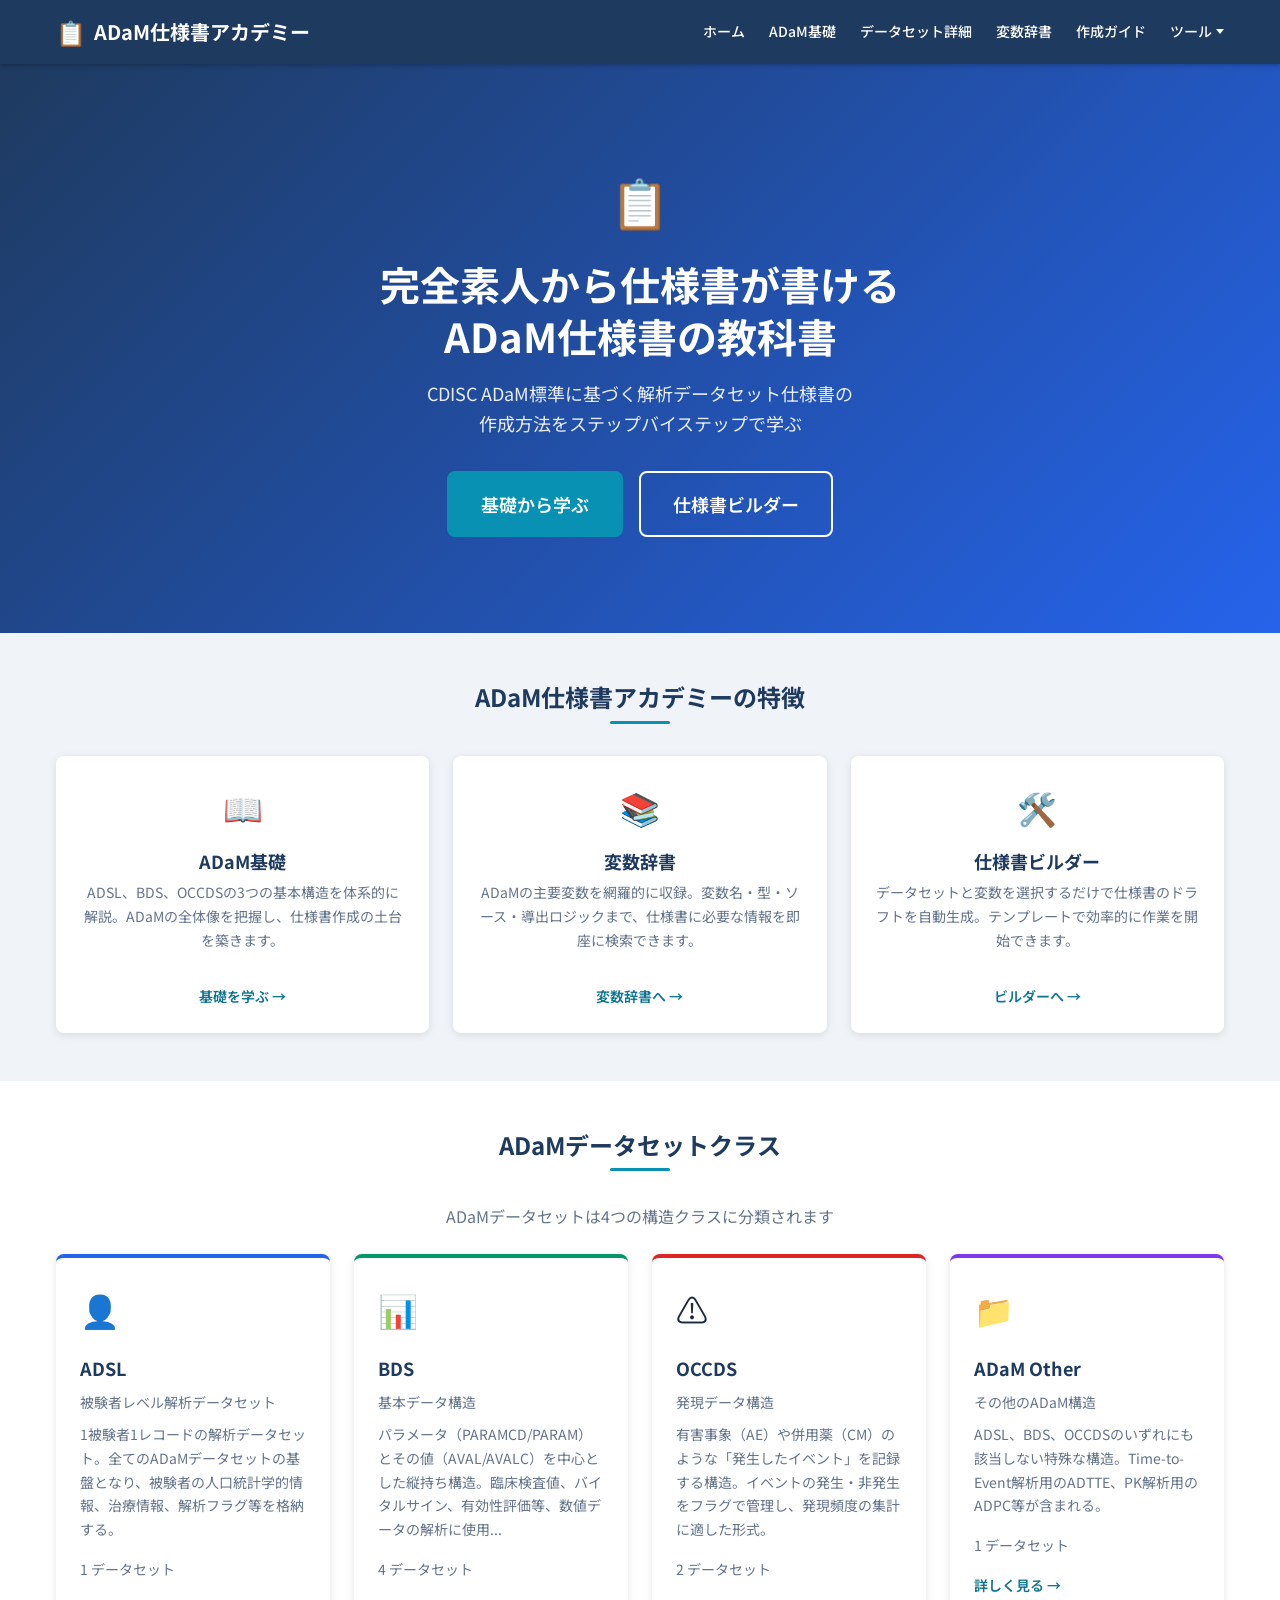
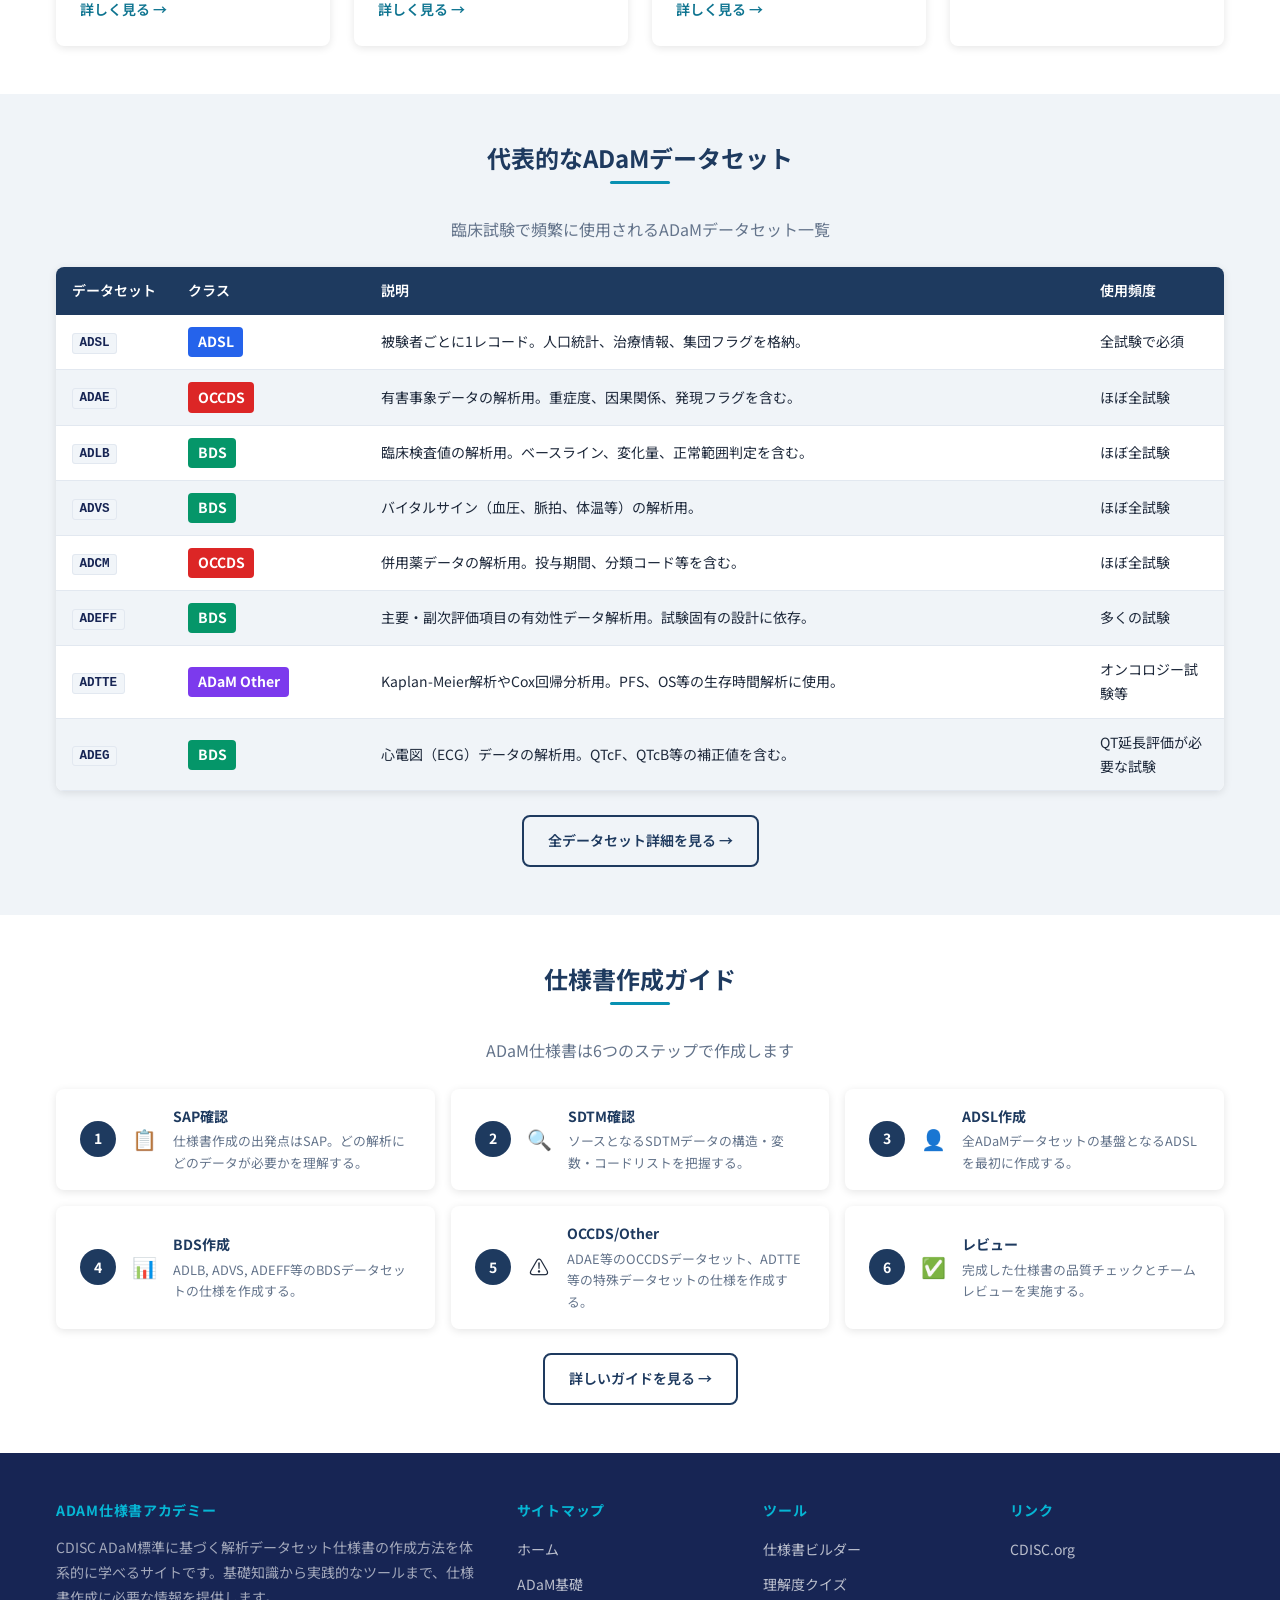
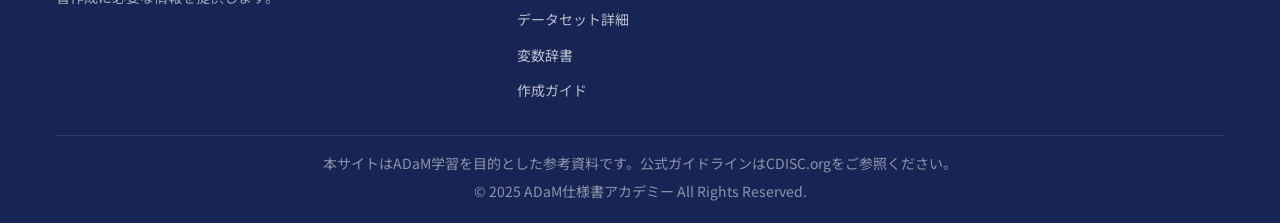
==== index.html @ 8906c42e "ADaM仕様書アカデミー初期構築" ====
<!DOCTYPE html>
<html lang="ja">
<head>
  <meta charset="UTF-8">
  <meta name="viewport" content="width=device-width, initial-scale=1.0">
  <meta name="description" content="ADaM仕様書アカデミー - CDISC ADaM標準に基づく解析データセット仕様書の作成方法をステップバイステップで学ぶ。ADaM基礎・変数辞書・仕様書ビルダーを提供。">
  <title>ADaM仕様書アカデミー | ADaM仕様書の教科書</title>

  <!-- Google Fonts -->
  <link rel="preconnect" href="https://fonts.googleapis.com">
  <link rel="preconnect" href="https://fonts.gstatic.com" crossorigin>
  <link href="https://fonts.googleapis.com/css2?family=Noto+Sans+JP:wght@400;500;700&display=swap" rel="stylesheet">

  <!-- CSS -->
  <link rel="stylesheet" href="css/style.css">
</head>
<body>

  <!-- ========== ヘッダー ========== -->
  <header class="site-header">
    <div class="container header-inner">
      <a href="index.html" class="site-logo">
        <span class="logo-icon">&#x1F4CB;</span>
        <span>ADaM仕様書アカデミー</span>
      </a>

      <!-- デスクトップナビ -->
      <nav class="nav-menu" aria-label="メインナビゲーション">
        <a href="index.html">ホーム</a>
        <a href="basics/index.html">ADaM基礎</a>
        <a href="datasets/index.html">データセット詳細</a>
        <a href="variables/index.html">変数辞書</a>
        <a href="guide/index.html">作成ガイド</a>
        <div class="nav-dropdown" id="nav-dropdown-tools">
          <span class="nav-dropdown-toggle nav-menu-link">ツール</span>
          <div class="nav-dropdown-menu">
            <a href="tools/builder.html">仕様書ビルダー</a>
            <a href="tools/quiz.html">理解度クイズ</a>
          </div>
        </div>
      </nav>

      <!-- ハンバーガー -->
      <button class="hamburger" id="hamburger" aria-label="メニューを開く" aria-expanded="false">
        <span></span>
        <span></span>
        <span></span>
      </button>
    </div>

    <!-- モバイルメニュー -->
    <nav class="mobile-menu" id="mobile-menu" aria-label="モバイルナビゲーション">
      <a href="index.html">ホーム</a>
      <a href="basics/index.html">ADaM基礎</a>
      <a href="datasets/index.html">データセット詳細</a>
      <a href="variables/index.html">変数辞書</a>
      <a href="guide/index.html">作成ガイド</a>
      <span class="mobile-submenu-label">ツール</span>
      <div class="mobile-submenu">
        <a href="tools/builder.html">仕様書ビルダー</a>
        <a href="tools/quiz.html">理解度クイズ</a>
      </div>
    </nav>
  </header>

  <!-- ========== メインコンテンツ ========== -->
  <main>

    <!-- ===== ヒーローセクション ===== -->
    <section class="hero">
      <div class="container">
        <span class="hero-icon" aria-hidden="true">&#x1F4CB;</span>
        <h1>完全素人から仕様書が書ける<br>ADaM仕様書の教科書</h1>
        <p class="hero-subtitle">CDISC ADaM標準に基づく解析データセット仕様書の<br>作成方法をステップバイステップで学ぶ</p>
        <div class="hero-buttons">
          <a href="basics/index.html" class="btn btn-primary btn-lg">基礎から学ぶ</a>
          <a href="tools/builder.html" class="btn btn-secondary btn-lg">仕様書ビルダー</a>
        </div>
      </div>
    </section>

    <!-- ===== 特徴カード（3カラム） ===== -->
    <section class="section fade-in">
      <div class="container">
        <h2 class="section-title">ADaM仕様書アカデミーの特徴</h2>
        <div class="grid grid-3">

          <div class="card text-center">
            <div class="card-icon">&#x1F4D6;</div>
            <h3 class="card-title">ADaM基礎</h3>
            <p class="card-text">ADSL、BDS、OCCDSの3つの基本構造を体系的に解説。ADaMの全体像を把握し、仕様書作成の土台を築きます。</p>
            <a href="basics/index.html" class="card-link">基礎を学ぶ &rarr;</a>
          </div>

          <div class="card text-center">
            <div class="card-icon">&#x1F4DA;</div>
            <h3 class="card-title">変数辞書</h3>
            <p class="card-text">ADaMの主要変数を網羅的に収録。変数名・型・ソース・導出ロジックまで、仕様書に必要な情報を即座に検索できます。</p>
            <a href="variables/index.html" class="card-link">変数辞書へ &rarr;</a>
          </div>

          <div class="card text-center">
            <div class="card-icon">&#x1F6E0;&#xFE0F;</div>
            <h3 class="card-title">仕様書ビルダー</h3>
            <p class="card-text">データセットと変数を選択するだけで仕様書のドラフトを自動生成。テンプレートで効率的に作業を開始できます。</p>
            <a href="tools/builder.html" class="card-link">ビルダーへ &rarr;</a>
          </div>

        </div>
      </div>
    </section>

    <!-- ===== データセットクラスの概要 ===== -->
    <section class="section fade-in" id="classes" style="background-color: var(--color-white);">
      <div class="container">
        <h2 class="section-title">ADaMデータセットクラス</h2>
        <p class="text-center text-light mb-4">ADaMデータセットは4つの構造クラスに分類されます</p>

        <div class="grid grid-4" id="class-cards">
          <!-- JS で動的生成 -->
        </div>
      </div>
    </section>

    <!-- ===== 代表的なADaMデータセット一覧 ===== -->
    <section class="section fade-in" id="datasets">
      <div class="container">
        <h2 class="section-title">代表的なADaMデータセット</h2>
        <p class="text-center text-light mb-4">臨床試験で頻繁に使用されるADaMデータセット一覧</p>

        <div class="table-responsive-cards">
          <div class="table-wrapper">
            <table class="data-table">
              <thead>
                <tr>
                  <th style="width:100px;">データセット</th>
                  <th>クラス</th>
                  <th>説明</th>
                  <th style="width:140px;">使用頻度</th>
                </tr>
              </thead>
              <tbody id="datasets-body">
                <!-- JS で動的生成 -->
              </tbody>
            </table>
          </div>
        </div>

        <div class="text-center mt-4">
          <a href="datasets/index.html" class="btn btn-outline">全データセット詳細を見る &rarr;</a>
        </div>
      </div>
    </section>

    <!-- ===== 作成ガイド クイックステップ ===== -->
    <section class="section fade-in" id="guide" style="background-color: var(--color-white);">
      <div class="container">
        <h2 class="section-title">仕様書作成ガイド</h2>
        <p class="text-center text-light mb-4">ADaM仕様書は6つのステップで作成します</p>

        <div class="mini-step-bar" id="guide-steps">
          <!-- JS で動的生成 -->
        </div>

        <div class="text-center mt-4">
          <a href="guide/index.html" class="btn btn-outline">詳しいガイドを見る &rarr;</a>
        </div>
      </div>
    </section>

  </main>

  <!-- ========== フッター ========== -->
  <footer class="site-footer">
    <div class="container">
      <div class="footer-grid">

        <div class="footer-section">
          <h4>ADaM仕様書アカデミー</h4>
          <p class="text-sm" style="color: rgba(255,255,255,0.6); line-height: 1.8;">
            CDISC ADaM標準に基づく解析データセット仕様書の作成方法を体系的に学べるサイトです。基礎知識から実践的なツールまで、仕様書作成に必要な情報を提供します。
          </p>
        </div>

        <div class="footer-section">
          <h4>サイトマップ</h4>
          <ul>
            <li><a href="index.html">ホーム</a></li>
            <li><a href="basics/index.html">ADaM基礎</a></li>
            <li><a href="datasets/index.html">データセット詳細</a></li>
            <li><a href="variables/index.html">変数辞書</a></li>
            <li><a href="guide/index.html">作成ガイド</a></li>
          </ul>
        </div>

        <div class="footer-section">
          <h4>ツール</h4>
          <ul>
            <li><a href="tools/builder.html">仕様書ビルダー</a></li>
            <li><a href="tools/quiz.html">理解度クイズ</a></li>
          </ul>
        </div>

        <div class="footer-section">
          <h4>リンク</h4>
          <ul>
            <li><a href="https://www.cdisc.org/" target="_blank" rel="noopener noreferrer">CDISC.org</a></li>
          </ul>
        </div>

      </div>

      <div class="footer-bottom">
        <p>本サイトはADaM学習を目的とした参考資料です。公式ガイドラインはCDISC.orgをご参照ください。</p>
        <p>&copy; 2025 ADaM仕様書アカデミー All Rights Reserved.</p>
      </div>
    </div>
  </footer>

  <!-- JS -->
  <script src="js/data.js"></script>
  <script src="js/main.js"></script>
</body>
</html>
---- css/style.css ----
/* ============================================
   ADaM仕様書アカデミー - 共通CSS
   ============================================ */

/* --- CSS変数定義 --- */
:root {
  /* カラーパレット */
  --color-primary: #1e3a5f;
  --color-primary-light: #2563eb;
  --color-primary-dark: #172554;
  --color-accent: #0891b2;
  --color-accent-light: #06b6d4;
  --color-accent-dark: #0e7490;
  --color-success: #059669;
  --color-warning: #dc2626;
  --color-bg: #f0f4f8;
  --color-text: #1e293b;
  --color-text-light: #64748b;
  --color-white: #ffffff;
  --color-border: #e2e8f0;

  /* データセットクラスカラー */
  --class-adsl: #2563eb;
  --class-bds: #059669;
  --class-occds: #dc2626;
  --class-other: #7c3aed;

  /* タイポグラフィ */
  --font-family: "Noto Sans JP", sans-serif;
  --font-mono: "SFMono-Regular", Consolas, "Liberation Mono", Menlo, monospace;
  --font-size-base: 16px;
  --font-size-sm: 0.875rem;
  --font-size-lg: 1.125rem;
  --font-size-xl: 1.25rem;
  --font-size-2xl: 1.5rem;
  --font-size-3xl: 2rem;
  --font-size-4xl: 2.5rem;
  --line-height-base: 1.7;
  --line-height-heading: 1.3;

  /* スペーシング */
  --spacing-1: 0.25rem;
  --spacing-2: 0.5rem;
  --spacing-3: 1rem;
  --spacing-4: 1.5rem;
  --spacing-5: 2rem;
  --spacing-6: 3rem;
  --spacing-8: 4rem;

  /* レイアウト */
  --max-width: 1200px;
  --border-radius: 8px;
  --card-shadow: 0 2px 8px rgba(0, 0, 0, 0.1);
  --card-shadow-hover: 0 4px 16px rgba(0, 0, 0, 0.15);

  /* トランジション */
  --transition-base: 0.3s ease;

  /* ヘッダー高さ */
  --header-height: 64px;
}

/* --- リセットCSS --- */
*,
*::before,
*::after {
  box-sizing: border-box;
  margin: 0;
  padding: 0;
}

html {
  font-size: var(--font-size-base);
  scroll-behavior: smooth;
  -webkit-text-size-adjust: 100%;
}

body {
  font-family: var(--font-family);
  font-size: 1rem;
  line-height: var(--line-height-base);
  color: var(--color-text);
  background-color: var(--color-bg);
  min-height: 100vh;
  display: flex;
  flex-direction: column;
  -webkit-font-smoothing: antialiased;
  -moz-osx-font-smoothing: grayscale;
}

ul,
ol {
  list-style: none;
}

a {
  color: var(--color-primary);
  text-decoration: none;
  transition: color var(--transition-base);
}

a:hover {
  color: var(--color-accent);
}

img {
  max-width: 100%;
  height: auto;
  display: block;
}

button {
  font-family: inherit;
  cursor: pointer;
  border: none;
  background: none;
}

table {
  border-collapse: collapse;
  width: 100%;
}

/* --- タイポグラフィ --- */
h1,
h2,
h3,
h4 {
  line-height: var(--line-height-heading);
  font-weight: 700;
  color: var(--color-primary);
}

h1 {
  font-size: var(--font-size-3xl);
  margin-bottom: var(--spacing-4);
}

h2 {
  font-size: var(--font-size-2xl);
  margin-bottom: var(--spacing-3);
}

h3 {
  font-size: var(--font-size-xl);
  margin-bottom: var(--spacing-2);
}

h4 {
  font-size: var(--font-size-lg);
  margin-bottom: var(--spacing-2);
}

p {
  margin-bottom: var(--spacing-3);
  color: var(--color-text);
}

/* --- レイアウト --- */
.container {
  width: 100%;
  max-width: var(--max-width);
  margin: 0 auto;
  padding: 0 var(--spacing-3);
}

.grid {
  display: grid;
  gap: var(--spacing-4);
}

.grid-2 {
  grid-template-columns: 1fr;
}

.grid-3 {
  grid-template-columns: 1fr;
}

.grid-4 {
  grid-template-columns: 1fr;
}

.flex {
  display: flex;
}

.flex-center {
  display: flex;
  align-items: center;
  justify-content: center;
}

.flex-between {
  display: flex;
  align-items: center;
  justify-content: space-between;
}

.flex-wrap {
  flex-wrap: wrap;
}

.flex-column {
  flex-direction: column;
}

.gap-1 {
  gap: var(--spacing-1);
}

.gap-2 {
  gap: var(--spacing-2);
}

.gap-3 {
  gap: var(--spacing-3);
}

.gap-4 {
  gap: var(--spacing-4);
}

/* --- ヘッダー & ナビゲーション --- */
.site-header {
  background-color: var(--color-primary);
  color: var(--color-white);
  position: sticky;
  top: 0;
  z-index: 1000;
  height: var(--header-height);
  box-shadow: 0 2px 4px rgba(0, 0, 0, 0.2);
}

.header-inner {
  display: flex;
  align-items: center;
  justify-content: space-between;
  height: 100%;
}

.site-logo {
  font-size: var(--font-size-xl);
  font-weight: 700;
  color: var(--color-white);
  display: flex;
  align-items: center;
  gap: var(--spacing-2);
}

.site-logo:hover {
  color: var(--color-accent-light);
}

.site-logo .logo-icon {
  font-size: var(--font-size-2xl);
}

/* デスクトップナビ */
.nav-menu {
  display: none;
  align-items: center;
  gap: var(--spacing-4);
}

.nav-menu a,
.nav-menu .nav-dropdown-toggle {
  color: var(--color-white);
  font-size: var(--font-size-sm);
  font-weight: 500;
  padding: var(--spacing-2) 0;
  position: relative;
  transition: color var(--transition-base);
}

.nav-menu a::after {
  content: "";
  position: absolute;
  bottom: 0;
  left: 0;
  width: 0;
  height: 2px;
  background-color: var(--color-accent);
  transition: width var(--transition-base);
}

.nav-menu a:hover {
  color: var(--color-accent-light);
}

.nav-menu a:hover::after {
  width: 100%;
}

/* ナビドロップダウン */
.nav-dropdown {
  position: relative;
}

.nav-dropdown-toggle {
  display: inline-flex;
  align-items: center;
  gap: 0.25rem;
  cursor: pointer;
}

.nav-dropdown-toggle::after {
  content: "";
  display: inline-block;
  width: 0;
  height: 0;
  border-left: 4px solid transparent;
  border-right: 4px solid transparent;
  border-top: 5px solid currentColor;
  transition: transform var(--transition-base);
}

.nav-dropdown.active .nav-dropdown-toggle::after {
  transform: rotate(180deg);
}

.nav-dropdown-menu {
  display: none;
  position: absolute;
  top: 100%;
  left: 50%;
  transform: translateX(-50%);
  background-color: var(--color-white);
  border-radius: var(--border-radius);
  box-shadow: var(--card-shadow-hover);
  min-width: 180px;
  padding: var(--spacing-2) 0;
  margin-top: var(--spacing-2);
  z-index: 1001;
}

.nav-dropdown.active .nav-dropdown-menu {
  display: block;
}

.nav-dropdown-menu a {
  display: block;
  padding: var(--spacing-2) var(--spacing-4);
  color: var(--color-text);
  font-size: var(--font-size-sm);
  white-space: nowrap;
  transition: background-color var(--transition-base), color var(--transition-base);
}

.nav-dropdown-menu a:hover {
  background-color: var(--color-bg);
  color: var(--color-primary);
}

.nav-dropdown-menu a::after {
  display: none;
}

/* ハンバーガーメニュー */
.hamburger {
  display: flex;
  flex-direction: column;
  justify-content: center;
  align-items: center;
  width: 40px;
  height: 40px;
  cursor: pointer;
  z-index: 1100;
}

.hamburger span {
  display: block;
  width: 24px;
  height: 2px;
  background-color: var(--color-white);
  margin: 3px 0;
  transition: all var(--transition-base);
  border-radius: 2px;
}

.hamburger.active span:nth-child(1) {
  transform: rotate(45deg) translate(4px, 4px);
}

.hamburger.active span:nth-child(2) {
  opacity: 0;
}

.hamburger.active span:nth-child(3) {
  transform: rotate(-45deg) translate(4px, -4px);
}

/* モバイルメニュー */
.mobile-menu {
  display: none;
  position: fixed;
  top: var(--header-height);
  left: 0;
  right: 0;
  bottom: 0;
  background-color: var(--color-primary);
  z-index: 999;
  padding: var(--spacing-5);
  flex-direction: column;
  gap: var(--spacing-3);
  overflow-y: auto;
}

.mobile-menu.active {
  display: flex;
}

.mobile-menu a {
  color: var(--color-white);
  font-size: var(--font-size-lg);
  padding: var(--spacing-3);
  border-bottom: 1px solid rgba(255, 255, 255, 0.1);
  transition: all var(--transition-base);
}

.mobile-menu a:hover {
  color: var(--color-accent-light);
  padding-left: var(--spacing-4);
}

.mobile-menu .mobile-submenu-label {
  color: rgba(255, 255, 255, 0.5);
  font-size: var(--font-size-sm);
  padding: var(--spacing-2) var(--spacing-3) 0;
  border-bottom: none;
}

.mobile-menu .mobile-submenu-label:hover {
  padding-left: var(--spacing-3);
  color: rgba(255, 255, 255, 0.5);
}

.mobile-menu .mobile-submenu a {
  font-size: var(--font-size-base);
  padding-left: var(--spacing-5);
}

/* --- メインコンテンツ --- */
main {
  flex: 1;
}

.section {
  padding: var(--spacing-6) 0;
}

.section-title {
  text-align: center;
  margin-bottom: var(--spacing-5);
  position: relative;
}

.section-title::after {
  content: "";
  display: block;
  width: 60px;
  height: 3px;
  background-color: var(--color-accent);
  margin: var(--spacing-2) auto 0;
  border-radius: 2px;
}

/* --- ヒーローセクション --- */
.hero {
  background: linear-gradient(135deg, var(--color-primary) 0%, var(--color-primary-light) 100%);
  color: var(--color-white);
  padding: var(--spacing-8) 0;
  text-align: center;
}

.hero h1 {
  color: var(--color-white);
  font-size: var(--font-size-2xl);
  margin-bottom: var(--spacing-3);
}

.hero .hero-subtitle {
  color: rgba(255, 255, 255, 0.9);
  font-size: var(--font-size-lg);
  margin-bottom: var(--spacing-5);
  max-width: 700px;
  margin-left: auto;
  margin-right: auto;
}

.hero p {
  color: rgba(255, 255, 255, 0.9);
  font-size: var(--font-size-lg);
  margin-bottom: var(--spacing-5);
  max-width: 700px;
  margin-left: auto;
  margin-right: auto;
}

.hero-icon {
  font-size: 3rem;
  margin-bottom: var(--spacing-3);
  display: block;
}

.hero-buttons {
  display: flex;
  flex-direction: column;
  gap: var(--spacing-3);
  align-items: center;
}

/* --- カードコンポーネント --- */
.card {
  background-color: var(--color-white);
  border-radius: var(--border-radius);
  box-shadow: var(--card-shadow);
  padding: var(--spacing-4);
  transition: box-shadow var(--transition-base), transform var(--transition-base);
}

.card:hover {
  box-shadow: var(--card-shadow-hover);
  transform: translateY(-2px);
}

.card-icon {
  font-size: var(--font-size-3xl);
  margin-bottom: var(--spacing-3);
}

.card-title {
  font-size: var(--font-size-lg);
  font-weight: 700;
  color: var(--color-primary);
  margin-bottom: var(--spacing-2);
}

.card-text {
  font-size: var(--font-size-sm);
  color: var(--color-text-light);
  line-height: var(--line-height-base);
}

.card-link {
  display: inline-flex;
  align-items: center;
  gap: var(--spacing-1);
  color: var(--color-accent-dark);
  font-weight: 600;
  font-size: var(--font-size-sm);
  margin-top: var(--spacing-3);
  transition: gap var(--transition-base);
}

.card-link:hover {
  color: var(--color-accent);
  gap: var(--spacing-2);
}

/* データセットクラスカード */
.class-card {
  border-top: 4px solid var(--color-accent);
  cursor: pointer;
}

.class-card .card-subtitle {
  font-size: var(--font-size-sm);
  color: var(--color-text-light);
  margin-bottom: var(--spacing-1);
}

/* --- ボタン --- */
.btn {
  display: inline-flex;
  align-items: center;
  justify-content: center;
  gap: var(--spacing-2);
  padding: 0.75rem 1.5rem;
  font-size: var(--font-size-sm);
  font-weight: 600;
  border-radius: var(--border-radius);
  transition: all var(--transition-base);
  cursor: pointer;
  border: 2px solid transparent;
  white-space: nowrap;
}

.btn-primary {
  background-color: var(--color-accent);
  color: var(--color-white);
  border-color: var(--color-accent);
}

.btn-primary:hover {
  background-color: var(--color-accent-dark);
  border-color: var(--color-accent-dark);
  color: var(--color-white);
}

.btn-secondary {
  background-color: transparent;
  color: var(--color-white);
  border-color: var(--color-white);
}

.btn-secondary:hover {
  background-color: var(--color-white);
  color: var(--color-primary);
}

.btn-outline {
  background-color: transparent;
  color: var(--color-primary);
  border-color: var(--color-primary);
}

.btn-outline:hover {
  background-color: var(--color-primary);
  color: var(--color-white);
}

.btn-sm {
  padding: 0.5rem 1rem;
  font-size: var(--font-size-sm);
}

.btn-lg {
  padding: 1rem 2rem;
  font-size: var(--font-size-lg);
}

/* --- テーブル --- */
.table-wrapper {
  overflow-x: auto;
  -webkit-overflow-scrolling: touch;
  border-radius: var(--border-radius);
  box-shadow: var(--card-shadow);
  background-color: var(--color-white);
}

.data-table {
  width: 100%;
  border-collapse: collapse;
  font-size: var(--font-size-sm);
}

.data-table thead {
  background-color: var(--color-primary);
  color: var(--color-white);
}

.data-table th {
  padding: 0.75rem 1rem;
  text-align: left;
  font-weight: 600;
  white-space: nowrap;
}

.data-table td {
  padding: 0.75rem 1rem;
  border-bottom: 1px solid var(--color-border);
  vertical-align: middle;
}

/* ゼブラストライプ */
.data-table tbody tr:nth-child(even) {
  background-color: #f0f4f8;
}

.data-table tbody tr:hover {
  background-color: #e0e8f0;
}

/* --- バッジ --- */
.badge {
  display: inline-flex;
  align-items: center;
  justify-content: center;
  padding: 0.2rem 0.6rem;
  border-radius: 4px;
  font-size: var(--font-size-sm);
  font-weight: 700;
  color: var(--color-white);
  min-width: 2.5rem;
}

.badge-adsl {
  background-color: var(--class-adsl);
}

.badge-bds {
  background-color: var(--class-bds);
}

.badge-occds {
  background-color: var(--class-occds);
}

.badge-other {
  background-color: var(--class-other);
}

/* --- コード表示 --- */
.var-name {
  font-family: var(--font-mono);
  font-size: 0.9em;
  background-color: #f1f5f9;
  padding: 0.15rem 0.4rem;
  border-radius: 3px;
  color: var(--color-primary-dark);
  border: 1px solid var(--color-border);
}

.code-block {
  font-family: var(--font-mono);
  font-size: var(--font-size-sm);
  background-color: #1e293b;
  color: #e2e8f0;
  padding: var(--spacing-4);
  border-radius: var(--border-radius);
  overflow-x: auto;
  line-height: 1.6;
  margin-bottom: var(--spacing-3);
}

.code-block .keyword {
  color: #7dd3fc;
}

.code-block .string {
  color: #86efac;
}

.code-block .comment {
  color: #94a3b8;
}

/* --- ステップバー（ガイド用） --- */
.step-bar {
  display: flex;
  flex-direction: column;
  gap: var(--spacing-4);
  position: relative;
}

.step-bar-item {
  display: flex;
  align-items: flex-start;
  gap: var(--spacing-3);
  position: relative;
}

.step-bar-number {
  display: flex;
  align-items: center;
  justify-content: center;
  width: 40px;
  height: 40px;
  min-width: 40px;
  border-radius: 50%;
  background-color: var(--color-primary);
  color: var(--color-white);
  font-weight: 700;
  font-size: var(--font-size-sm);
  position: relative;
  z-index: 1;
}

.step-bar-item:not(:last-child) .step-bar-number::after {
  content: "";
  position: absolute;
  top: 40px;
  left: 50%;
  transform: translateX(-50%);
  width: 2px;
  height: calc(100% + var(--spacing-4));
  background-color: var(--color-border);
  z-index: 0;
}

.step-bar-content {
  flex: 1;
  padding-bottom: var(--spacing-2);
}

.step-bar-title {
  font-weight: 700;
  color: var(--color-primary);
  margin-bottom: var(--spacing-1);
}

.step-bar-desc {
  font-size: var(--font-size-sm);
  color: var(--color-text-light);
  line-height: var(--line-height-base);
}

/* ミニステップバー（トップページ用） */
.mini-step-bar {
  display: grid;
  grid-template-columns: 1fr;
  gap: var(--spacing-3);
}

.mini-step-item {
  display: flex;
  align-items: center;
  gap: var(--spacing-3);
  background-color: var(--color-white);
  border-radius: var(--border-radius);
  padding: var(--spacing-3) var(--spacing-4);
  box-shadow: var(--card-shadow);
  transition: box-shadow var(--transition-base), transform var(--transition-base);
}

.mini-step-item:hover {
  box-shadow: var(--card-shadow-hover);
  transform: translateY(-1px);
}

.mini-step-number {
  display: flex;
  align-items: center;
  justify-content: center;
  width: 36px;
  height: 36px;
  min-width: 36px;
  border-radius: 50%;
  background-color: var(--color-primary);
  color: var(--color-white);
  font-weight: 700;
  font-size: var(--font-size-sm);
}

.mini-step-icon {
  font-size: var(--font-size-xl);
  min-width: 1.5rem;
  text-align: center;
}

.mini-step-text {
  flex: 1;
}

.mini-step-title {
  font-weight: 700;
  font-size: var(--font-size-sm);
  color: var(--color-primary);
}

.mini-step-desc {
  font-size: 0.8rem;
  color: var(--color-text-light);
  margin-top: 2px;
}

/* --- タグ表示 --- */
.tag-list {
  display: flex;
  flex-wrap: wrap;
  gap: var(--spacing-2);
}

.tag {
  display: inline-flex;
  align-items: center;
  padding: 0.3rem 0.75rem;
  border-radius: 20px;
  font-size: var(--font-size-sm);
  font-weight: 500;
}

.tag-variable {
  background-color: #eff6ff;
  color: #1e40af;
  border: 1px solid #bfdbfe;
}

.tag-class {
  background-color: #f0fdf4;
  color: #166534;
  border: 1px solid #bbf7d0;
}

.tag-core-req {
  background-color: #fef2f2;
  color: #991b1b;
  border: 1px solid #fecaca;
}

.tag-core-cond {
  background-color: #fffbeb;
  color: #92400e;
  border: 1px solid #fde68a;
}

.tag-core-perm {
  background-color: #f0f9ff;
  color: #075985;
  border: 1px solid #bae6fd;
}

/* --- フォーム要素 --- */
.form-group {
  margin-bottom: var(--spacing-4);
}

.form-label {
  display: block;
  font-size: var(--font-size-sm);
  font-weight: 600;
  color: var(--color-primary);
  margin-bottom: var(--spacing-2);
}

.form-input,
.form-select {
  width: 100%;
  padding: 0.625rem var(--spacing-3);
  font-size: 1rem;
  font-family: inherit;
  color: var(--color-text);
  background-color: var(--color-white);
  border: 1px solid var(--color-border);
  border-radius: var(--border-radius);
  transition: border-color var(--transition-base), box-shadow var(--transition-base);
  appearance: none;
  -webkit-appearance: none;
}

.form-input:focus,
.form-select:focus {
  outline: none;
  border-color: var(--color-primary);
  box-shadow: 0 0 0 3px rgba(30, 58, 95, 0.15);
}

.form-select {
  background-image: url("data:image/svg+xml,%3Csvg xmlns='http://www.w3.org/2000/svg' width='12' height='12' viewBox='0 0 12 12'%3E%3Cpath fill='%2364748b' d='M6 8L1 3h10z'/%3E%3C/svg%3E");
  background-repeat: no-repeat;
  background-position: right 0.75rem center;
  padding-right: 2.5rem;
}

.form-checkbox {
  display: flex;
  align-items: center;
  gap: var(--spacing-2);
  cursor: pointer;
  font-size: var(--font-size-sm);
}

.form-checkbox input[type="checkbox"] {
  width: 18px;
  height: 18px;
  accent-color: var(--color-primary);
  cursor: pointer;
}

/* --- フッター --- */
.site-footer {
  background-color: var(--color-primary-dark);
  color: rgba(255, 255, 255, 0.8);
  padding: var(--spacing-6) 0 var(--spacing-3);
  margin-top: auto;
}

.footer-grid {
  display: grid;
  grid-template-columns: 1fr;
  gap: var(--spacing-5);
  margin-bottom: var(--spacing-5);
}

.footer-section h4 {
  color: var(--color-accent-light);
  font-size: var(--font-size-sm);
  margin-bottom: var(--spacing-3);
  text-transform: uppercase;
  letter-spacing: 0.05em;
}

.footer-section ul {
  display: flex;
  flex-direction: column;
  gap: var(--spacing-2);
}

.footer-section a {
  color: rgba(255, 255, 255, 0.7);
  font-size: var(--font-size-sm);
  transition: color var(--transition-base);
}

.footer-section a:hover {
  color: var(--color-accent-light);
}

.footer-bottom {
  border-top: 1px solid rgba(255, 255, 255, 0.1);
  padding-top: var(--spacing-3);
  text-align: center;
  font-size: var(--font-size-sm);
  color: rgba(255, 255, 255, 0.5);
}

.footer-bottom p {
  color: inherit;
  margin-bottom: var(--spacing-1);
}

/* --- アニメーション --- */
@keyframes fadeInUp {
  from {
    opacity: 0;
    transform: translateY(20px);
  }
  to {
    opacity: 1;
    transform: translateY(0);
  }
}

.fade-in {
  opacity: 0;
  transform: translateY(20px);
  transition: opacity 0.6s ease, transform 0.6s ease;
}

.fade-in.visible {
  opacity: 1;
  transform: translateY(0);
}

/* --- フィルターバー --- */
.filter-bar {
  background-color: var(--color-white);
  border-bottom: 1px solid var(--color-border);
  padding: var(--spacing-4) 0;
  position: sticky;
  top: var(--header-height);
  z-index: 100;
  box-shadow: 0 2px 4px rgba(0, 0, 0, 0.05);
}

.filter-tabs {
  display: flex;
  flex-wrap: wrap;
  gap: var(--spacing-2);
}

.filter-tab {
  padding: 0.4rem 0.8rem;
  font-size: var(--font-size-sm);
  font-weight: 500;
  color: var(--color-text-light);
  background-color: var(--color-bg);
  border: 1px solid var(--color-border);
  border-radius: 20px;
  cursor: pointer;
  transition: all var(--transition-base);
  white-space: nowrap;
}

.filter-tab:hover {
  color: var(--color-primary);
  border-color: var(--color-primary);
}

.filter-tab.active {
  color: var(--color-white);
  background-color: var(--color-primary);
  border-color: var(--color-primary);
}

/* --- ユーティリティ --- */
.text-center {
  text-align: center;
}

.text-left {
  text-align: left;
}

.text-right {
  text-align: right;
}

.text-accent {
  color: var(--color-accent);
}

.text-primary {
  color: var(--color-primary);
}

.text-light {
  color: var(--color-text-light);
}

.text-white {
  color: var(--color-white);
}

.text-sm {
  font-size: var(--font-size-sm);
}

.text-lg {
  font-size: var(--font-size-lg);
}

.font-bold {
  font-weight: 700;
}

.hidden {
  display: none !important;
}

.sr-only {
  position: absolute;
  width: 1px;
  height: 1px;
  padding: 0;
  margin: -1px;
  overflow: hidden;
  clip: rect(0, 0, 0, 0);
  border: 0;
}

.mt-1 { margin-top: var(--spacing-1); }
.mt-2 { margin-top: var(--spacing-2); }
.mt-3 { margin-top: var(--spacing-3); }
.mt-4 { margin-top: var(--spacing-4); }
.mb-1 { margin-bottom: var(--spacing-1); }
.mb-2 { margin-bottom: var(--spacing-2); }
.mb-3 { margin-bottom: var(--spacing-3); }
.mb-4 { margin-bottom: var(--spacing-4); }
.pt-1 { padding-top: var(--spacing-1); }
.pt-2 { padding-top: var(--spacing-2); }
.pt-3 { padding-top: var(--spacing-3); }
.pt-4 { padding-top: var(--spacing-4); }
.pb-1 { padding-bottom: var(--spacing-1); }
.pb-2 { padding-bottom: var(--spacing-2); }
.pb-3 { padding-bottom: var(--spacing-3); }
.pb-4 { padding-bottom: var(--spacing-4); }
.w-full { width: 100%; }

/* --- レスポンシブ --- */

/* モバイル: テーブル -> カード変換 */
@media (max-width: 767px) {
  .table-responsive-cards .table-wrapper {
    box-shadow: none;
    background: transparent;
  }

  .table-responsive-cards .data-table thead {
    display: none;
  }

  .table-responsive-cards .data-table,
  .table-responsive-cards .data-table tbody {
    display: block;
  }

  .table-responsive-cards .data-table tr {
    display: block;
    background-color: var(--color-white);
    border-radius: var(--border-radius);
    box-shadow: var(--card-shadow);
    padding: var(--spacing-3);
    margin-bottom: var(--spacing-3);
  }

  .table-responsive-cards .data-table td {
    display: flex;
    justify-content: space-between;
    align-items: center;
    padding: 0.5rem 0;
    border-bottom: 1px solid var(--color-border);
  }

  .table-responsive-cards .data-table td:last-child {
    border-bottom: none;
  }

  .table-responsive-cards .data-table td::before {
    content: attr(data-label);
    font-weight: 600;
    color: var(--color-primary);
    margin-right: var(--spacing-2);
    font-size: var(--font-size-sm);
  }

  .hero h1 {
    font-size: var(--font-size-2xl);
  }

  .hero-icon {
    font-size: 2.5rem;
  }

  .mini-step-bar {
    grid-template-columns: 1fr;
  }
}

/* タブレット: 768px~ */
@media (min-width: 768px) {
  .grid-2 {
    grid-template-columns: repeat(2, 1fr);
  }

  .grid-3 {
    grid-template-columns: repeat(2, 1fr);
  }

  .grid-4 {
    grid-template-columns: repeat(2, 1fr);
  }

  .hero h1 {
    font-size: var(--font-size-3xl);
  }

  .hero-buttons {
    flex-direction: row;
    justify-content: center;
  }

  .footer-grid {
    grid-template-columns: repeat(2, 1fr);
  }

  .mini-step-bar {
    grid-template-columns: repeat(2, 1fr);
  }
}

/* PC: 1024px~ */
@media (min-width: 1024px) {
  .nav-menu {
    display: flex;
  }

  .hamburger {
    display: none;
  }

  .grid-3 {
    grid-template-columns: repeat(3, 1fr);
  }

  .grid-4 {
    grid-template-columns: repeat(4, 1fr);
  }

  .hero {
    padding: calc(var(--spacing-8) * 1.5) 0;
  }

  .hero h1 {
    font-size: var(--font-size-4xl);
  }

  .footer-grid {
    grid-template-columns: 2fr 1fr 1fr 1fr;
  }

  .mini-step-bar {
    grid-template-columns: repeat(3, 1fr);
  }
}

/* ============================================
   基礎ページ用CSS
   ============================================ */

/* --- CDISCフロー図 --- */
.cdisc-flow {
  max-width: 900px;
  margin: 0 auto;
}

.cdisc-flow-steps {
  display: flex;
  align-items: center;
  justify-content: center;
  gap: var(--spacing-2);
  flex-wrap: wrap;
  margin-bottom: var(--spacing-4);
}

.cdisc-flow-step {
  display: flex;
  flex-direction: column;
  align-items: center;
  padding: var(--spacing-3) var(--spacing-4);
  background-color: var(--color-white);
  border-radius: var(--border-radius);
  box-shadow: var(--card-shadow);
  cursor: pointer;
  transition: all var(--transition-base);
  border: 2px solid transparent;
  min-width: 120px;
}

.cdisc-flow-step:hover {
  box-shadow: var(--card-shadow-hover);
  transform: translateY(-2px);
}

.cdisc-flow-step.active {
  border-color: var(--color-accent);
  background-color: #f0fdfa;
  box-shadow: 0 0 0 3px rgba(8, 145, 178, 0.15);
}

.cdisc-flow-icon {
  font-size: 1.8rem;
  margin-bottom: var(--spacing-1);
}

.cdisc-flow-label {
  font-weight: 700;
  font-size: var(--font-size-sm);
  color: var(--color-primary);
}

.cdisc-flow-sub {
  font-size: 0.75rem;
  color: var(--color-text-light);
  margin-top: 2px;
}

.cdisc-flow-arrow {
  font-size: 1.5rem;
  color: var(--color-accent);
  flex-shrink: 0;
}

.cdisc-flow-detail {
  background-color: var(--color-white);
  border-radius: var(--border-radius);
  padding: var(--spacing-4);
  box-shadow: var(--card-shadow);
  border-left: 4px solid var(--color-accent);
}

.cdisc-flow-detail-title {
  font-weight: 700;
  color: var(--color-primary);
  margin-bottom: var(--spacing-2);
  font-size: var(--font-size-lg);
}

.cdisc-flow-detail-text {
  color: var(--color-text);
  line-height: var(--line-height-base);
  font-size: var(--font-size-sm);
}

/* --- 基礎ページ リスト --- */
.basics-list {
  padding-left: var(--spacing-4);
}

.basics-list li {
  position: relative;
  padding: var(--spacing-1) 0;
  padding-left: var(--spacing-3);
  line-height: var(--line-height-base);
}

.basics-list li::before {
  content: "\2022";
  color: var(--color-accent);
  font-weight: 700;
  position: absolute;
  left: 0;
}

/* --- SDTMとADaM比較カード --- */
.comparison-container {
  display: flex;
  flex-direction: column;
  gap: var(--spacing-4);
  align-items: center;
  max-width: 1000px;
  margin: 0 auto;
}

.comparison-card {
  background-color: var(--color-white);
  border-radius: var(--border-radius);
  box-shadow: var(--card-shadow);
  padding: var(--spacing-4);
  flex: 1;
  width: 100%;
}

.comparison-sdtm {
  border-top: 4px solid #6366f1;
}

.comparison-adam {
  border-top: 4px solid var(--color-accent);
}

.comparison-header {
  display: flex;
  align-items: center;
  gap: var(--spacing-2);
  margin-bottom: var(--spacing-3);
}

.comparison-header h3 {
  margin-bottom: 0;
}

.comparison-icon {
  font-size: 1.8rem;
}

.comparison-arrow {
  display: flex;
  flex-direction: column;
  align-items: center;
  gap: var(--spacing-1);
  padding: var(--spacing-2) 0;
}

.comparison-arrow-label {
  font-weight: 700;
  font-size: var(--font-size-sm);
  color: var(--color-primary);
}

.comparison-arrow-icon {
  font-size: 2rem;
  color: var(--color-accent);
  transform: rotate(90deg);
}

.comparison-arrow-details {
  display: flex;
  flex-wrap: wrap;
  gap: var(--spacing-1);
  justify-content: center;
}

.comparison-arrow-details span {
  background-color: var(--color-accent);
  color: var(--color-white);
  padding: 0.15rem 0.5rem;
  border-radius: 12px;
  font-size: 0.7rem;
  font-weight: 500;
}

/* --- 用語集カード --- */
.glossary-search-wrapper {
  max-width: 500px;
  margin-left: auto;
  margin-right: auto;
}

.glossary-card {
  border-left: 4px solid var(--color-accent);
}

.glossary-term {
  font-family: var(--font-mono);
  font-size: var(--font-size-lg);
  font-weight: 700;
  color: var(--color-primary);
  margin-bottom: var(--spacing-1);
}

.glossary-full-form {
  font-size: var(--font-size-sm);
  color: var(--color-text-light);
  font-style: italic;
  margin-bottom: var(--spacing-2);
}

@media (min-width: 768px) {
  .comparison-container {
    flex-direction: row;
  }

  .comparison-arrow {
    flex-direction: column;
    padding: 0 var(--spacing-2);
  }

  .comparison-arrow-icon {
    transform: rotate(0deg);
  }

  .comparison-arrow-details {
    flex-direction: column;
  }

  .cdisc-flow-steps {
    flex-wrap: nowrap;
  }
}

@media (max-width: 767px) {
  .cdisc-flow-step {
    min-width: 80px;
    padding: var(--spacing-2) var(--spacing-3);
  }

  .cdisc-flow-icon {
    font-size: 1.3rem;
  }

  .cdisc-flow-label {
    font-size: 0.75rem;
  }

  .cdisc-flow-sub {
    font-size: 0.65rem;
  }

  .cdisc-flow-arrow {
    font-size: 1rem;
  }
}

/* ============================================
   データセット詳細ページ用CSS
   ============================================ */

/* --- タブ --- */
.ds-tabs {
  display: flex;
  gap: var(--spacing-2);
  flex-wrap: wrap;
}

.ds-tab {
  padding: 0.5rem 1.25rem;
  font-size: var(--font-size-sm);
  font-weight: 600;
  color: var(--color-text-light);
  background-color: var(--color-bg);
  border: 2px solid var(--color-border);
  border-radius: var(--border-radius);
  cursor: pointer;
  transition: all var(--transition-base);
  white-space: nowrap;
}

.ds-tab:hover {
  border-color: var(--tab-color, var(--color-primary));
  color: var(--tab-color, var(--color-primary));
}

.ds-tab.active {
  background-color: var(--tab-color, var(--color-primary));
  border-color: var(--tab-color, var(--color-primary));
  color: var(--color-white);
}

/* --- データセット概要 --- */
.ds-overview {
  padding: var(--spacing-5);
}

.ds-when-to-use {
  background-color: var(--color-bg);
  padding: var(--spacing-3);
  border-radius: var(--border-radius);
  font-size: var(--font-size-sm);
  margin-top: var(--spacing-3);
}

/* --- 重要ポイントリスト --- */
.ds-key-points {
  padding-left: 0;
}

.ds-key-points li {
  position: relative;
  padding: var(--spacing-2) 0 var(--spacing-2) var(--spacing-5);
  border-bottom: 1px solid var(--color-border);
}

.ds-key-points li:last-child {
  border-bottom: none;
}

.ds-key-points li::before {
  content: "\2713";
  position: absolute;
  left: var(--spacing-2);
  color: var(--color-success);
  font-weight: 700;
}

/* --- サンプルデータテーブル --- */
.sample-data-table {
  font-size: 0.8rem;
}

.sample-data-table th,
.sample-data-table td {
  padding: 0.5rem 0.75rem;
  white-space: nowrap;
}

/* ============================================
   変数辞書ページ用CSS
   ============================================ */

/* --- フィルターコントロール --- */
.var-filter-controls {
  display: flex;
  flex-wrap: wrap;
  gap: var(--spacing-2);
  margin-top: var(--spacing-2);
}

.var-filter-item {
  flex: 0 0 auto;
}

.var-filter-search {
  flex: 1;
  min-width: 200px;
}

.var-result-count {
  font-size: var(--font-size-sm);
  color: var(--color-text-light);
}

/* --- ソート可能ヘッダー --- */
.var-sortable {
  cursor: pointer;
  user-select: none;
  transition: background-color var(--transition-base);
}

.var-sortable:hover {
  background-color: rgba(255, 255, 255, 0.1);
}

.var-sortable.sort-active {
  background-color: rgba(255, 255, 255, 0.08);
}

.sort-indicator {
  font-size: 0.7rem;
  opacity: 0.8;
}

/* --- クリック可能変数名 --- */
.var-clickable {
  cursor: pointer;
  transition: color var(--transition-base);
}

.var-clickable:hover {
  color: var(--color-accent);
}

/* --- 変数行 --- */
.var-row {
  cursor: pointer;
  transition: background-color var(--transition-base);
}

.var-row-expanded {
  background-color: #e8f4fd !important;
}

/* --- 変数詳細（アコーディオン） --- */
.var-detail-row td {
  padding: 0 !important;
  border-bottom: 2px solid var(--color-accent) !important;
}

.var-detail {
  padding: var(--spacing-3) var(--spacing-4);
  background-color: #f8fafc;
  font-size: var(--font-size-sm);
  line-height: var(--line-height-base);
}

.var-detail-grid {
  display: grid;
  grid-template-columns: 1fr;
  gap: var(--spacing-2);
}

.var-detail-section strong {
  color: var(--color-primary);
}

@media (min-width: 768px) {
  .var-detail-grid {
    grid-template-columns: repeat(3, 1fr);
  }

  .var-filter-controls {
    flex-wrap: nowrap;
  }

  .var-filter-item {
    min-width: 160px;
  }
}

/* ============================================
   作成ガイドページ用CSS
   ============================================ */

/* --- ガイドレイアウト --- */
.guide-layout {
  display: flex;
  min-height: calc(100vh - var(--header-height));
}

/* --- サイドバー --- */
.guide-sidebar {
  display: none;
  width: 260px;
  min-width: 260px;
  background-color: var(--color-white);
  border-right: 1px solid var(--color-border);
  padding: var(--spacing-4) 0;
  position: sticky;
  top: var(--header-height);
  height: calc(100vh - var(--header-height));
  overflow-y: auto;
}

.guide-sidebar-nav {
  padding: 0 var(--spacing-3);
}

.guide-sidebar-title {
  font-size: var(--font-size-sm);
  font-weight: 700;
  color: var(--color-text-light);
  text-transform: uppercase;
  letter-spacing: 0.05em;
  padding: 0 var(--spacing-3);
  margin-bottom: var(--spacing-3);
}

.guide-sidebar-list {
  display: flex;
  flex-direction: column;
  gap: var(--spacing-1);
}

.guide-sidebar-link {
  display: flex;
  align-items: center;
  gap: var(--spacing-2);
  padding: var(--spacing-2) var(--spacing-3);
  border-radius: var(--border-radius);
  color: var(--color-text);
  font-size: var(--font-size-sm);
  transition: all var(--transition-base);
}

.guide-sidebar-link:hover {
  background-color: var(--color-bg);
  color: var(--color-primary);
}

.guide-sidebar-link.active {
  background-color: var(--color-primary);
  color: var(--color-white);
}

.guide-sidebar-link.active::after {
  display: none;
}

.guide-sidebar-number {
  display: flex;
  align-items: center;
  justify-content: center;
  width: 24px;
  height: 24px;
  min-width: 24px;
  border-radius: 50%;
  background-color: var(--color-bg);
  font-size: 0.75rem;
  font-weight: 700;
  color: var(--color-primary);
}

.guide-sidebar-link.active .guide-sidebar-number {
  background-color: rgba(255, 255, 255, 0.2);
  color: var(--color-white);
}

.guide-sidebar-icon {
  font-size: 1rem;
  min-width: 1.2rem;
  text-align: center;
}

.guide-sidebar-text {
  flex: 1;
  white-space: nowrap;
  overflow: hidden;
  text-overflow: ellipsis;
}

/* --- メインコンテンツ --- */
.guide-main {
  flex: 1;
  padding: var(--spacing-5) 0;
  min-width: 0;
}

/* --- モバイルナビ --- */
.guide-mobile-nav {
  display: block;
  background-color: var(--color-white);
  border-bottom: 1px solid var(--color-border);
  padding: var(--spacing-2) 0;
  overflow-x: auto;
  -webkit-overflow-scrolling: touch;
  position: sticky;
  top: var(--header-height);
  z-index: 99;
}

.guide-mobile-nav::-webkit-scrollbar {
  display: none;
}

.guide-mobile-nav-inner {
  display: flex;
  gap: var(--spacing-2);
  padding: 0 var(--spacing-3);
  min-width: max-content;
}

.guide-mobile-nav-item {
  display: flex;
  align-items: center;
  gap: var(--spacing-1);
  padding: var(--spacing-2) var(--spacing-3);
  border-radius: 20px;
  font-size: var(--font-size-sm);
  font-weight: 500;
  color: var(--color-text-light);
  background-color: var(--color-bg);
  white-space: nowrap;
  transition: all var(--transition-base);
  flex-shrink: 0;
}

.guide-mobile-nav-item:hover {
  color: var(--color-primary);
}

.guide-mobile-nav-item.active {
  background-color: var(--color-primary);
  color: var(--color-white);
}

.guide-mobile-nav-item.active::after {
  display: none;
}

.guide-mobile-nav-number {
  display: flex;
  align-items: center;
  justify-content: center;
  width: 20px;
  height: 20px;
  min-width: 20px;
  border-radius: 50%;
  background-color: rgba(0, 0, 0, 0.1);
  font-size: 0.7rem;
  font-weight: 700;
}

.guide-mobile-nav-item.active .guide-mobile-nav-number {
  background-color: rgba(255, 255, 255, 0.2);
}

.guide-mobile-nav-text {
  font-size: 0.8rem;
}

/* --- ステップカード --- */
.guide-step-section {
  margin-bottom: var(--spacing-5);
}

.guide-step-card {
  padding: var(--spacing-5);
}

.guide-step-header {
  display: flex;
  align-items: flex-start;
  gap: var(--spacing-3);
  margin-bottom: var(--spacing-4);
}

.guide-step-number-lg {
  display: flex;
  align-items: center;
  justify-content: center;
  width: 48px;
  height: 48px;
  min-width: 48px;
  border-radius: 50%;
  background-color: var(--color-primary);
  color: var(--color-white);
  font-size: var(--font-size-xl);
  font-weight: 700;
}

.guide-step-icon-inline {
  font-size: 1.3rem;
  margin-bottom: var(--spacing-1);
}

.guide-step-title {
  margin-bottom: 0;
}

.guide-step-desc {
  font-size: var(--font-size-lg);
  color: var(--color-text);
  margin-bottom: var(--spacing-4);
}

/* --- チェックリスト --- */
.guide-checklist {
  background-color: var(--color-bg);
  border-radius: var(--border-radius);
  padding: var(--spacing-4);
  margin-bottom: var(--spacing-4);
}

.guide-checklist-list {
  display: flex;
  flex-direction: column;
  gap: var(--spacing-2);
}

.guide-checklist-item {
  display: flex;
  align-items: flex-start;
  gap: var(--spacing-2);
  padding: var(--spacing-2);
  background-color: var(--color-white);
  border-radius: var(--border-radius);
  font-size: var(--font-size-sm);
  line-height: var(--line-height-base);
}

.guide-check-icon {
  font-size: 1.1rem;
  min-width: 1.2rem;
  color: var(--color-text-light);
}

/* --- TIPSボックス --- */
.guide-tip-box {
  background-color: #f0fdfa;
  border: 1px solid #99f6e4;
  border-left: 4px solid var(--color-accent);
  border-radius: var(--border-radius);
  padding: var(--spacing-3) var(--spacing-4);
  margin-bottom: var(--spacing-3);
}

.guide-tip-header {
  font-weight: 700;
  color: var(--color-accent-dark);
  margin-bottom: var(--spacing-2);
  font-size: var(--font-size-sm);
}

.guide-tip-header::before {
  content: "\1F4A1 ";
}

.guide-tip-box p {
  font-size: var(--font-size-sm);
  color: var(--color-text);
  margin-bottom: 0;
}

/* --- 落とし穴ボックス --- */
.guide-pitfall-box {
  background-color: #fef2f2;
  border: 1px solid #fecaca;
  border-left: 4px solid var(--color-warning);
  border-radius: var(--border-radius);
  padding: var(--spacing-3) var(--spacing-4);
  margin-bottom: var(--spacing-3);
}

.guide-pitfall-header {
  font-weight: 700;
  color: #991b1b;
  margin-bottom: var(--spacing-2);
  font-size: var(--font-size-sm);
}

.guide-pitfall-header::before {
  content: "\26A0\FE0F ";
}

.guide-pitfall-box p {
  font-size: var(--font-size-sm);
  color: var(--color-text);
  margin-bottom: 0;
}

/* --- ガイドCTA --- */
.guide-cta {
  margin-top: var(--spacing-5);
  padding: var(--spacing-6);
  border-top: 4px solid var(--color-accent);
}

/* --- ガイドページ レスポンシブ --- */
@media (min-width: 1024px) {
  .guide-sidebar {
    display: block;
  }

  .guide-mobile-nav {
    display: none;
  }
}

@media (max-width: 767px) {
  .guide-step-card {
    padding: var(--spacing-3);
  }

  .guide-step-number-lg {
    width: 36px;
    height: 36px;
    min-width: 36px;
    font-size: var(--font-size-lg);
  }
}

/* ============================================
   仕様書ビルダーページ用CSS
   ============================================ */

/* --- ウィザードインジケーター --- */
.wizard-indicator {
  display: flex;
  align-items: center;
  justify-content: center;
  gap: 0;
  max-width: 700px;
  margin: 0 auto;
}

.wizard-step {
  display: flex;
  flex-direction: column;
  align-items: center;
  gap: var(--spacing-1);
  position: relative;
  z-index: 1;
}

.wizard-step-number {
  display: flex;
  align-items: center;
  justify-content: center;
  width: 44px;
  height: 44px;
  border-radius: 50%;
  background-color: var(--color-border);
  color: var(--color-text-light);
  font-weight: 700;
  font-size: var(--font-size-lg);
  transition: all var(--transition-base);
}

.wizard-step.active .wizard-step-number {
  background-color: var(--color-primary);
  color: var(--color-white);
  box-shadow: 0 0 0 4px rgba(30, 58, 95, 0.2);
}

.wizard-step.completed .wizard-step-number {
  background-color: var(--color-success);
  color: var(--color-white);
}

.wizard-step-label {
  font-size: var(--font-size-sm);
  font-weight: 600;
  color: var(--color-text-light);
  white-space: nowrap;
  transition: color var(--transition-base);
}

.wizard-step.active .wizard-step-label {
  color: var(--color-primary);
}

.wizard-step.completed .wizard-step-label {
  color: var(--color-success);
}

.wizard-step-line {
  flex: 1;
  height: 3px;
  background-color: var(--color-border);
  min-width: 40px;
  max-width: 120px;
  margin: 0 var(--spacing-2);
  margin-bottom: 1.5rem;
  transition: background-color var(--transition-base);
}

.wizard-step-line.active {
  background-color: var(--color-success);
}

/* --- ウィザードスライド --- */
.wizard-viewport {
  overflow: hidden;
  position: relative;
}

.wizard-slide {
  display: none;
  animation-duration: 0.4s;
  animation-fill-mode: both;
  animation-timing-function: ease;
}

.wizard-slide.active {
  display: block;
}

.wizard-slide.slide-left {
  animation-name: wizardSlideInLeft;
}

.wizard-slide.slide-right {
  animation-name: wizardSlideInRight;
}

@keyframes wizardSlideInLeft {
  from {
    opacity: 0;
    transform: translateX(60px);
  }
  to {
    opacity: 1;
    transform: translateX(0);
  }
}

@keyframes wizardSlideInRight {
  from {
    opacity: 0;
    transform: translateX(-60px);
  }
  to {
    opacity: 1;
    transform: translateX(0);
  }
}

/* --- データセット選択カード --- */
.dataset-select-card {
  display: flex;
  align-items: flex-start;
  gap: var(--spacing-3);
  cursor: pointer;
  border: 2px solid var(--color-border);
  transition: all var(--transition-base);
}

.dataset-select-card:hover {
  border-color: var(--color-primary-light);
  box-shadow: var(--card-shadow-hover);
}

.dataset-select-card.selected {
  border-color: var(--color-primary);
  background-color: #eff6ff;
  box-shadow: 0 0 0 3px rgba(37, 99, 235, 0.15);
}

.dataset-select-radio {
  display: flex;
  align-items: center;
  justify-content: center;
  width: 24px;
  height: 24px;
  min-width: 24px;
  border: 2px solid var(--color-border);
  border-radius: 50%;
  margin-top: 2px;
  transition: all var(--transition-base);
}

.dataset-select-card.selected .dataset-select-radio {
  border-color: var(--color-primary);
}

.dataset-radio-dot {
  width: 12px;
  height: 12px;
  border-radius: 50%;
  background-color: transparent;
  transition: background-color var(--transition-base);
}

.dataset-select-card.selected .dataset-radio-dot {
  background-color: var(--color-primary);
}

.dataset-select-info {
  flex: 1;
}

/* --- 変数選択 --- */
.var-selection-container {
  display: flex;
  flex-direction: column;
  gap: var(--spacing-4);
}

.var-group {
  background-color: var(--color-white);
  border-radius: var(--border-radius);
  box-shadow: var(--card-shadow);
  padding: var(--spacing-4);
}

.var-group-title {
  font-size: var(--font-size-lg);
  color: var(--color-primary);
  margin-bottom: var(--spacing-3);
  padding-bottom: var(--spacing-2);
  border-bottom: 2px solid var(--color-border);
}

.var-group-title.mb-0 {
  margin-bottom: 0;
  padding-bottom: 0;
  border-bottom: none;
}

.var-checklist {
  display: flex;
  flex-direction: column;
  gap: var(--spacing-2);
}

.var-check-item {
  display: flex;
  align-items: flex-start;
  gap: var(--spacing-3);
  padding: var(--spacing-2) var(--spacing-3);
  border-radius: var(--border-radius);
  border: 1px solid var(--color-border);
  cursor: pointer;
  transition: all var(--transition-base);
  background-color: var(--color-white);
}

.var-check-item:hover {
  border-color: var(--color-primary-light);
  background-color: #f8fafc;
}

.var-check-required {
  background-color: #f0fdf4;
  border-color: #bbf7d0;
}

.var-check-required:hover {
  background-color: #f0fdf4;
  border-color: #86efac;
}

.var-checkbox {
  margin-top: 3px;
  width: 18px;
  height: 18px;
  min-width: 18px;
  accent-color: var(--color-primary);
  cursor: pointer;
}

.var-check-info {
  flex: 1;
  min-width: 0;
}

.var-check-name {
  display: flex;
  align-items: center;
  gap: var(--spacing-2);
  flex-wrap: wrap;
  margin-bottom: 2px;
}

.var-check-label {
  font-size: var(--font-size-sm);
  color: var(--color-text-light);
}

.var-required-label {
  font-size: 0.7rem;
  font-weight: 700;
  color: var(--color-success);
  background-color: #dcfce7;
  padding: 0.1rem 0.4rem;
  border-radius: 3px;
}

/* --- 追加変数アイテム --- */
.var-additional-item {
  display: flex;
  align-items: center;
  cursor: default;
}

.btn-remove-var {
  display: flex;
  align-items: center;
  justify-content: center;
  width: 28px;
  height: 28px;
  border-radius: 50%;
  background: none;
  border: 1px solid var(--color-border);
  color: var(--color-text-light);
  font-size: 1.2rem;
  cursor: pointer;
  transition: all var(--transition-base);
  flex-shrink: 0;
}

.btn-remove-var:hover {
  background-color: #fef2f2;
  border-color: var(--color-warning);
  color: var(--color-warning);
}

/* --- 仕様書プレビューヘッダー --- */
.spec-header-grid {
  display: grid;
  grid-template-columns: 1fr;
  gap: var(--spacing-3);
}

.spec-header-item {
  display: flex;
  flex-direction: column;
  gap: var(--spacing-1);
}

.spec-header-label {
  font-size: var(--font-size-sm);
  font-weight: 700;
  color: var(--color-primary);
}

.spec-header-value {
  font-size: var(--font-size-sm);
  color: var(--color-text);
}

.spec-actions {
  flex-wrap: wrap;
  gap: var(--spacing-2);
}

.spec-actions h2 {
  margin-bottom: 0;
}

/* --- ソース列（編集可能） --- */
.spec-source-cell {
  min-height: 1.5em;
  padding: 0.25rem 0.5rem;
  border: 1px dashed var(--color-border);
  border-radius: 4px;
  font-size: var(--font-size-sm);
  line-height: var(--line-height-base);
  transition: border-color var(--transition-base), background-color var(--transition-base);
  cursor: text;
  outline: none;
  white-space: pre-wrap;
  word-break: break-all;
}

.spec-source-cell:hover {
  border-color: var(--color-primary-light);
  background-color: #fafbfe;
}

.spec-source-cell:focus {
  border-color: var(--color-primary);
  background-color: var(--color-white);
  box-shadow: 0 0 0 2px rgba(30, 58, 95, 0.1);
}

/* --- ウィザードナビ --- */
.wizard-nav {
  display: flex;
  justify-content: center;
}

/* --- モーダル --- */
.modal-overlay {
  display: none;
  position: fixed;
  top: 0;
  left: 0;
  right: 0;
  bottom: 0;
  background-color: rgba(0, 0, 0, 0.5);
  z-index: 2000;
  align-items: center;
  justify-content: center;
  padding: var(--spacing-3);
}

.modal-overlay.active {
  display: flex;
}

.modal-content {
  background-color: var(--color-white);
  border-radius: var(--border-radius);
  box-shadow: 0 20px 60px rgba(0, 0, 0, 0.3);
  width: 100%;
  max-width: 600px;
  max-height: 80vh;
  display: flex;
  flex-direction: column;
  animation: modalFadeIn 0.3s ease;
}

@keyframes modalFadeIn {
  from {
    opacity: 0;
    transform: translateY(-20px) scale(0.95);
  }
  to {
    opacity: 1;
    transform: translateY(0) scale(1);
  }
}

.modal-header {
  padding: var(--spacing-3) var(--spacing-4);
  border-bottom: 1px solid var(--color-border);
  flex-shrink: 0;
}

.modal-header h3 {
  font-size: var(--font-size-lg);
  color: var(--color-primary);
}

.modal-close {
  font-size: 1.8rem;
  color: var(--color-text-light);
  cursor: pointer;
  line-height: 1;
  transition: color var(--transition-base);
  background: none;
  border: none;
}

.modal-close:hover {
  color: var(--color-warning);
}

.modal-body {
  padding: var(--spacing-3) var(--spacing-4);
  overflow-y: auto;
  flex: 1;
}

.modal-var-list {
  max-height: 360px;
  overflow-y: auto;
  display: flex;
  flex-direction: column;
  gap: var(--spacing-1);
}

.modal-var-item {
  border: 1px solid var(--color-border);
}

.modal-var-selected {
  border-color: var(--color-primary-light);
  background-color: #eff6ff;
}

.modal-footer {
  padding: var(--spacing-3) var(--spacing-4);
  border-top: 1px solid var(--color-border);
  display: flex;
  justify-content: flex-end;
  gap: var(--spacing-2);
  flex-shrink: 0;
}

/* --- トースト通知 --- */
.toast {
  position: fixed;
  bottom: 2rem;
  left: 50%;
  transform: translateX(-50%) translateY(100px);
  background-color: var(--color-primary);
  color: var(--color-white);
  padding: var(--spacing-3) var(--spacing-5);
  border-radius: var(--border-radius);
  box-shadow: 0 8px 30px rgba(0, 0, 0, 0.3);
  display: flex;
  align-items: center;
  gap: var(--spacing-2);
  font-size: var(--font-size-sm);
  font-weight: 600;
  z-index: 3000;
  opacity: 0;
  transition: all 0.4s ease;
  pointer-events: none;
  white-space: nowrap;
}

.toast.active {
  opacity: 1;
  transform: translateX(-50%) translateY(0);
}

.toast-icon {
  font-size: 1.2rem;
  color: #86efac;
}

/* --- ビルダー レスポンシブ --- */
@media (min-width: 768px) {
  .spec-header-grid {
    grid-template-columns: repeat(2, 1fr);
  }
}

@media (max-width: 767px) {
  .wizard-indicator {
    gap: 0;
  }

  .wizard-step-number {
    width: 36px;
    height: 36px;
    font-size: var(--font-size-sm);
  }

  .wizard-step-label {
    font-size: 0.7rem;
  }

  .wizard-step-line {
    min-width: 20px;
    margin: 0 var(--spacing-1);
    margin-bottom: 1.2rem;
  }

  .spec-actions {
    flex-direction: column;
    align-items: stretch;
  }

  .spec-actions .flex {
    justify-content: center;
  }

  .wizard-nav {
    flex-direction: column;
    gap: var(--spacing-2);
  }

  .wizard-nav .btn {
    width: 100%;
  }
}

/* ============================================
   理解度クイズページ用CSS
   ============================================ */

/* --- クイズコンテナ --- */
.quiz-container {
  max-width: 750px;
  margin: 0 auto;
}

/* --- 進捗バー --- */
.quiz-progress {
  margin-bottom: var(--spacing-4);
}

.quiz-progress-text {
  font-size: var(--font-size-sm);
  font-weight: 600;
  color: var(--color-text-light);
  margin-bottom: var(--spacing-2);
  text-align: right;
}

.quiz-progress-bar {
  width: 100%;
  height: 8px;
  background-color: var(--color-border);
  border-radius: 4px;
  overflow: hidden;
}

.quiz-progress-fill {
  height: 100%;
  background: linear-gradient(90deg, var(--color-primary) 0%, var(--color-accent) 100%);
  border-radius: 4px;
  transition: width 0.5s ease;
}

/* --- 問題文 --- */
.quiz-question {
  border-left: 4px solid var(--color-primary);
  margin-bottom: var(--spacing-4);
}

.quiz-question-number {
  font-size: var(--font-size-sm);
  color: var(--color-accent);
  font-weight: 700;
  margin-bottom: var(--spacing-2);
}

.quiz-question-text {
  font-size: var(--font-size-lg);
  font-weight: 600;
  color: var(--color-text);
  line-height: var(--line-height-base);
  margin-bottom: 0;
}

/* --- 選択肢 --- */
.quiz-choices {
  display: flex;
  flex-direction: column;
  gap: var(--spacing-2);
  margin-bottom: var(--spacing-3);
}

.quiz-choice-btn {
  display: flex;
  align-items: center;
  gap: var(--spacing-3);
  width: 100%;
  padding: var(--spacing-3) var(--spacing-4);
  background-color: var(--color-white);
  border: 2px solid var(--color-border);
  border-radius: var(--border-radius);
  cursor: pointer;
  transition: all var(--transition-base);
  text-align: left;
  font-family: inherit;
  font-size: var(--font-size-base);
}

.quiz-choice-btn:hover:not(.disabled) {
  border-color: var(--color-primary-light);
  background-color: #eff6ff;
  transform: translateX(4px);
}

.quiz-choice-btn.disabled {
  cursor: default;
  opacity: 0.85;
}

.quiz-choice-btn.correct {
  border-color: var(--color-success);
  background-color: #f0fdf4;
  opacity: 1;
}

.quiz-choice-btn.incorrect {
  border-color: var(--color-warning);
  background-color: #fef2f2;
  opacity: 1;
}

.quiz-choice-label {
  display: flex;
  align-items: center;
  justify-content: center;
  width: 36px;
  height: 36px;
  min-width: 36px;
  border-radius: 50%;
  background-color: var(--color-bg);
  font-weight: 700;
  font-size: var(--font-size-sm);
  color: var(--color-primary);
  transition: all var(--transition-base);
}

.quiz-choice-btn.correct .quiz-choice-label {
  background-color: var(--color-success);
  color: var(--color-white);
}

.quiz-choice-btn.incorrect .quiz-choice-label {
  background-color: var(--color-warning);
  color: var(--color-white);
}

.quiz-choice-text {
  flex: 1;
  line-height: var(--line-height-base);
}

/* --- フィードバック --- */
.quiz-feedback {
  display: none;
  padding: var(--spacing-4);
  border-radius: var(--border-radius);
  margin-bottom: var(--spacing-3);
  animation: fadeInUp 0.4s ease;
}

.quiz-feedback.active {
  display: block;
}

.quiz-feedback.correct {
  background-color: #f0fdf4;
  border: 1px solid #bbf7d0;
}

.quiz-feedback.incorrect {
  background-color: #fef2f2;
  border: 1px solid #fecaca;
}

.quiz-feedback-icon {
  font-size: var(--font-size-3xl);
  font-weight: 700;
  margin-bottom: var(--spacing-1);
}

.quiz-feedback.correct .quiz-feedback-icon {
  color: var(--color-success);
}

.quiz-feedback.incorrect .quiz-feedback-icon {
  color: var(--color-warning);
}

.quiz-feedback-label {
  font-size: var(--font-size-lg);
  font-weight: 700;
  margin-bottom: var(--spacing-2);
}

.quiz-feedback.correct .quiz-feedback-label {
  color: var(--color-success);
}

.quiz-feedback.incorrect .quiz-feedback-label {
  color: var(--color-warning);
}

.quiz-feedback-explanation {
  font-size: var(--font-size-sm);
  color: var(--color-text);
  line-height: var(--line-height-base);
}

/* --- 結果画面 --- */
.quiz-result-score {
  padding: var(--spacing-6);
}

.quiz-score-circle {
  display: flex;
  flex-direction: column;
  align-items: center;
  justify-content: center;
  width: 140px;
  height: 140px;
  border-radius: 50%;
  border: 6px solid var(--color-primary);
  margin: 0 auto var(--spacing-4);
  color: var(--color-primary);
  transition: all 0.5s ease;
}

.quiz-score-num {
  font-size: var(--font-size-4xl);
  font-weight: 700;
  line-height: 1;
}

.quiz-score-total {
  font-size: var(--font-size-sm);
  font-weight: 600;
  opacity: 0.7;
}

.quiz-result-title {
  font-size: var(--font-size-2xl);
  margin-bottom: var(--spacing-2);
}

.quiz-result-desc {
  color: var(--color-text-light);
  max-width: 500px;
  margin-left: auto;
  margin-right: auto;
}

.quiz-advice-box {
  background-color: var(--color-bg);
  padding: var(--spacing-3) var(--spacing-4);
  border-radius: var(--border-radius);
  font-size: var(--font-size-sm);
  color: var(--color-text);
  line-height: var(--line-height-base);
  text-align: left;
  max-width: 500px;
  margin: var(--spacing-3) auto 0;
  border-left: 4px solid var(--color-accent);
}

/* --- 正誤一覧 --- */
.quiz-review-list {
  display: flex;
  flex-direction: column;
  gap: var(--spacing-2);
}

.quiz-review-item {
  background-color: var(--color-white);
  border-radius: var(--border-radius);
  box-shadow: var(--card-shadow);
  padding: var(--spacing-3);
  border-left: 4px solid var(--color-border);
}

.quiz-review-item.review-correct {
  border-left-color: var(--color-success);
}

.quiz-review-item.review-incorrect {
  border-left-color: var(--color-warning);
}

.quiz-review-header {
  display: flex;
  align-items: flex-start;
  gap: var(--spacing-2);
  margin-bottom: var(--spacing-1);
}

.quiz-review-status {
  font-size: var(--font-size-lg);
  font-weight: 700;
  min-width: 1.5rem;
  text-align: center;
}

.review-correct .quiz-review-status {
  color: var(--color-success);
}

.review-incorrect .quiz-review-status {
  color: var(--color-warning);
}

.quiz-review-q-num {
  font-weight: 700;
  font-size: var(--font-size-sm);
  color: var(--color-primary);
  min-width: 2rem;
}

.quiz-review-q-text {
  font-size: var(--font-size-sm);
  color: var(--color-text);
  flex: 1;
}

.quiz-review-body {
  padding-left: calc(1.5rem + var(--spacing-2));
}

.quiz-review-answer {
  font-size: var(--font-size-sm);
  color: var(--color-text-light);
}

/* --- クイズナビ --- */
.quiz-nav .btn {
  min-width: 160px;
}

/* --- クイズ レスポンシブ --- */
@media (max-width: 767px) {
  .quiz-result-score {
    padding: var(--spacing-4);
  }

  .quiz-score-circle {
    width: 110px;
    height: 110px;
    border-width: 5px;
  }

  .quiz-score-num {
    font-size: var(--font-size-3xl);
  }

  .quiz-choice-btn {
    padding: var(--spacing-2) var(--spacing-3);
  }

  .quiz-choice-label {
    width: 30px;
    height: 30px;
    min-width: 30px;
    font-size: 0.75rem;
  }

  .quiz-review-body {
    padding-left: 0;
  }
}
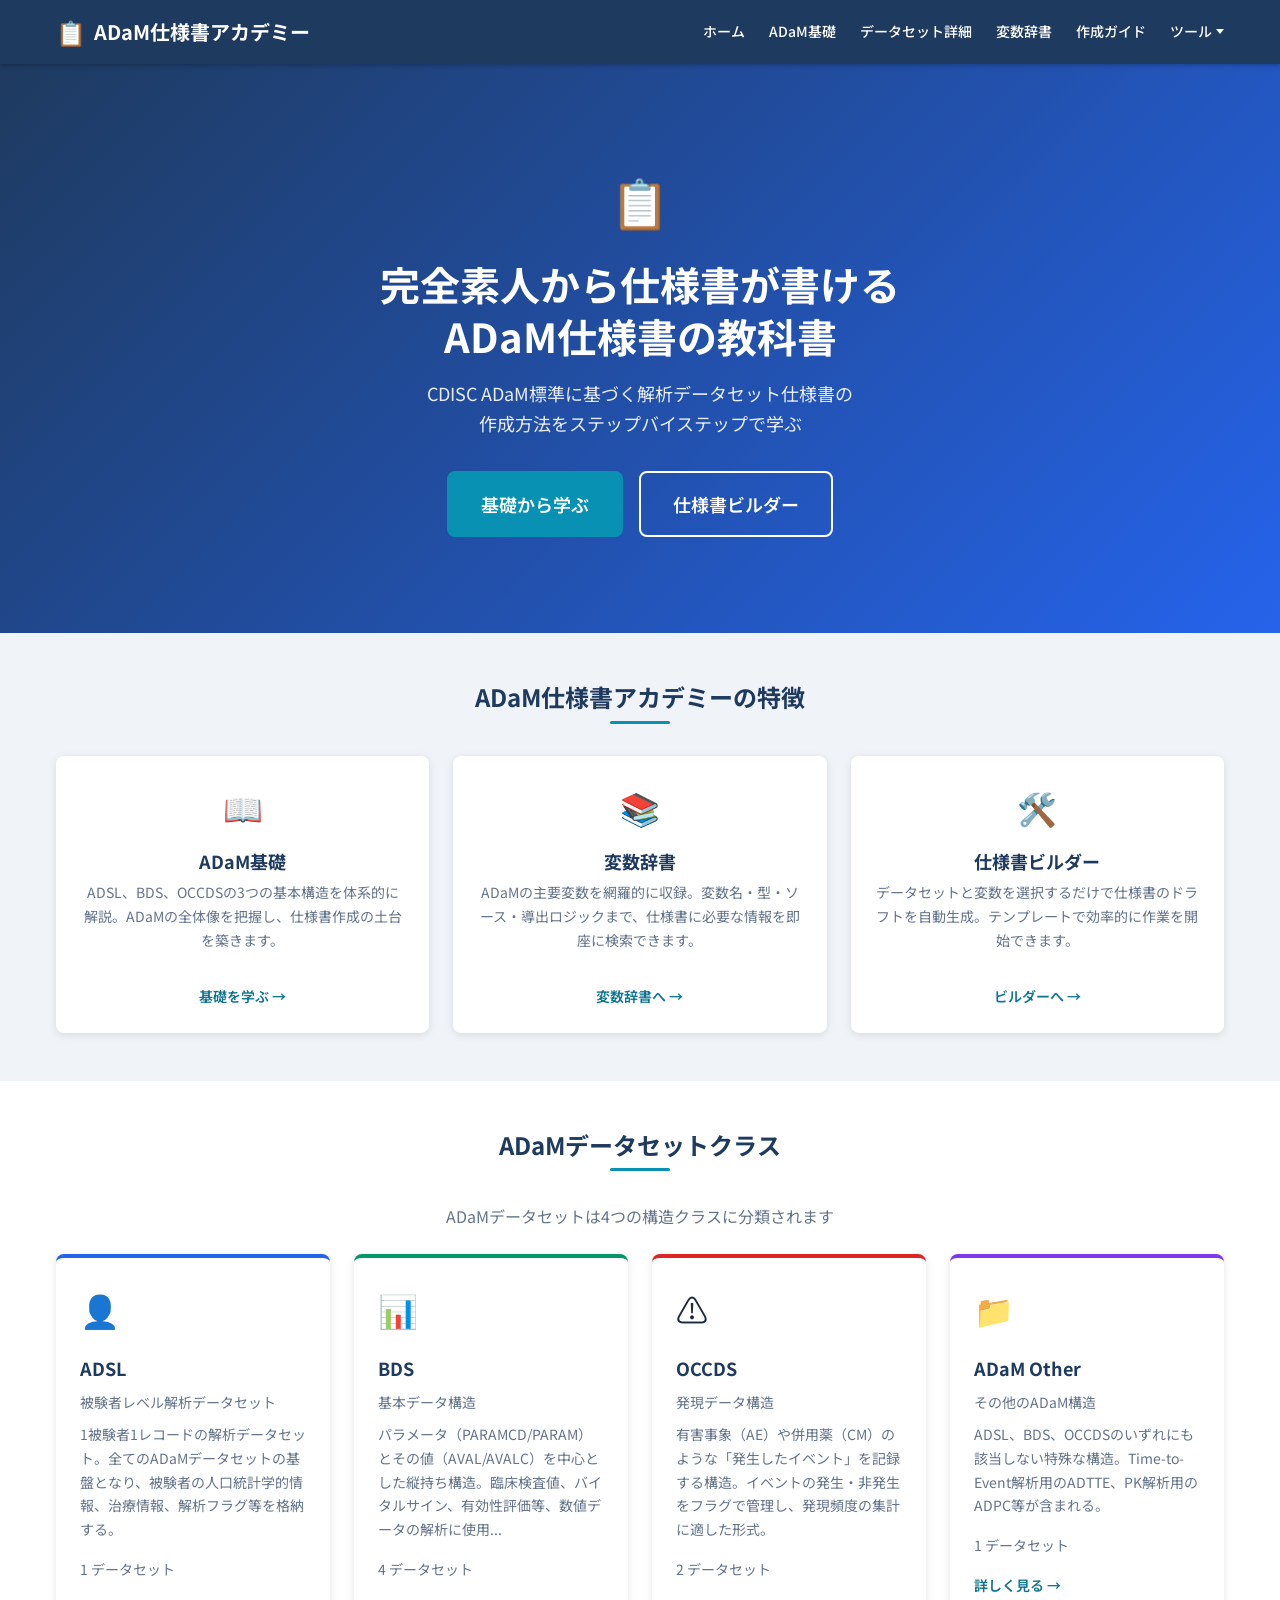
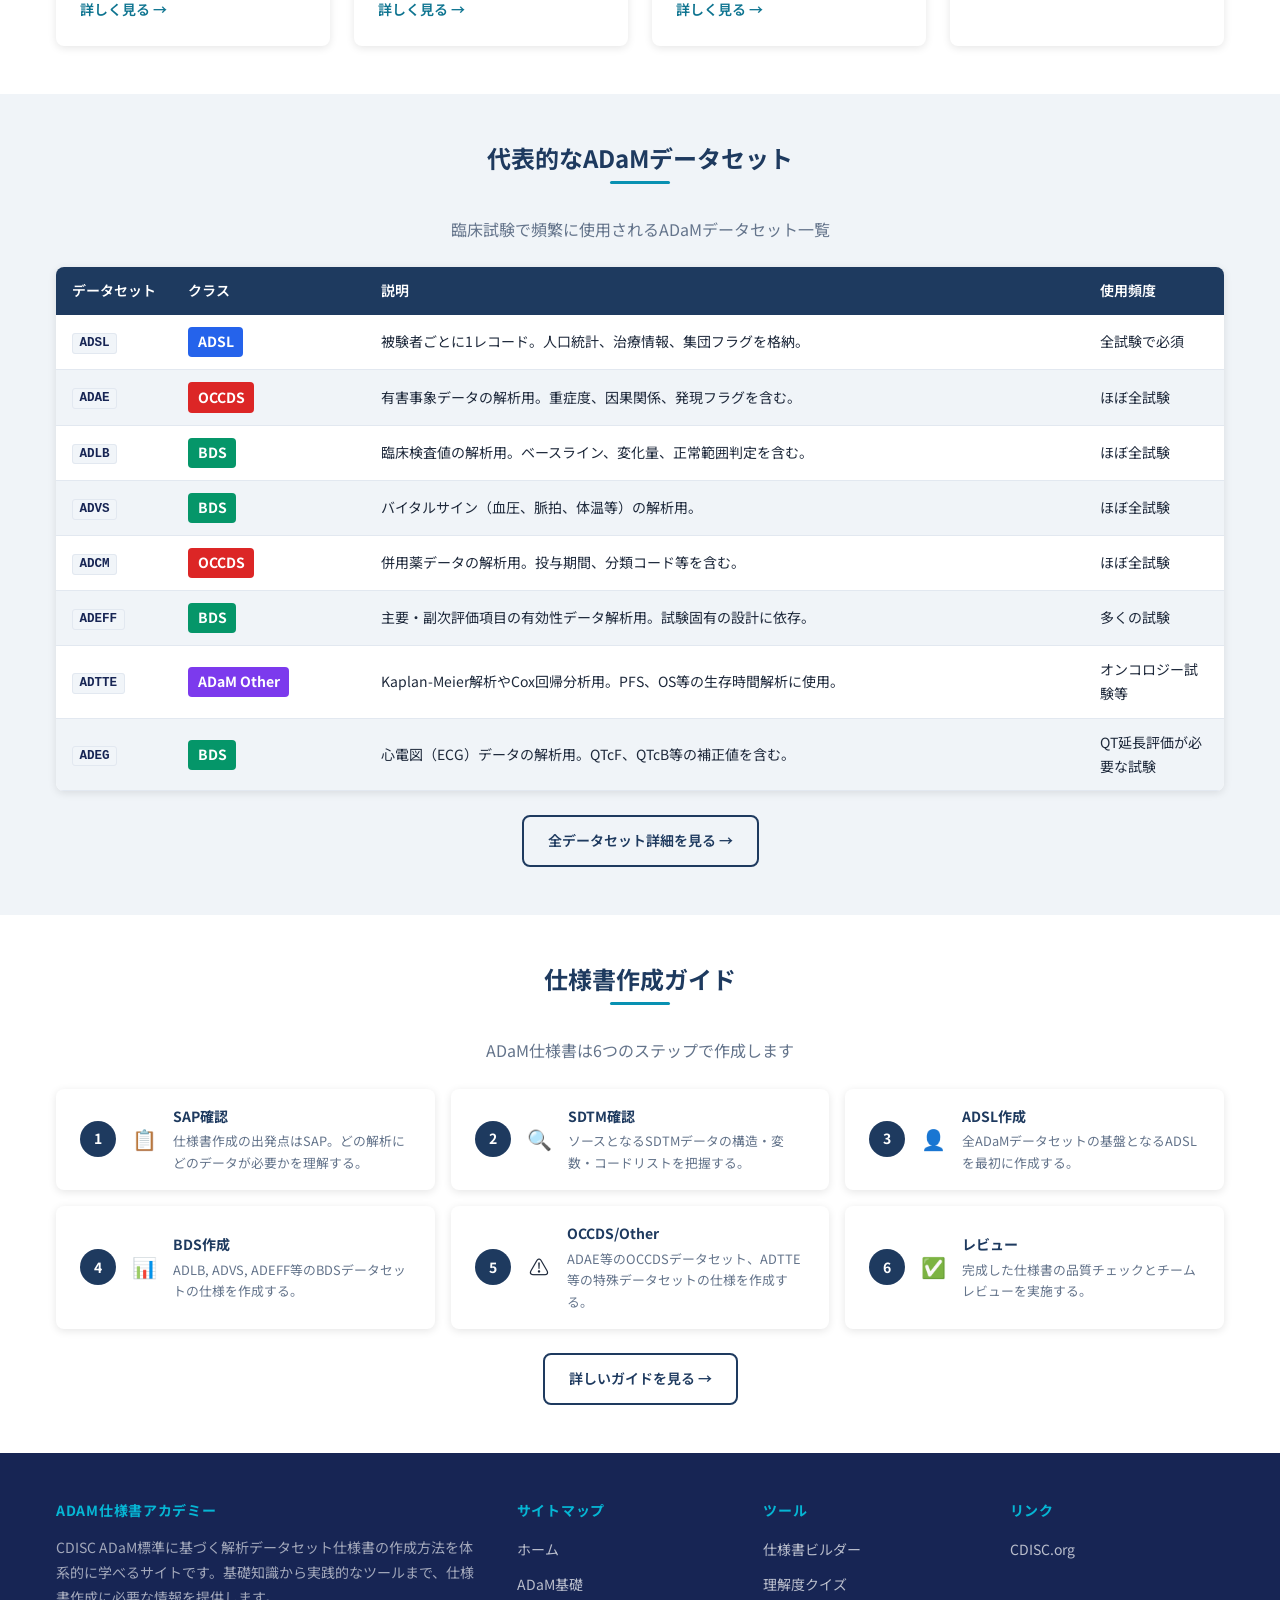
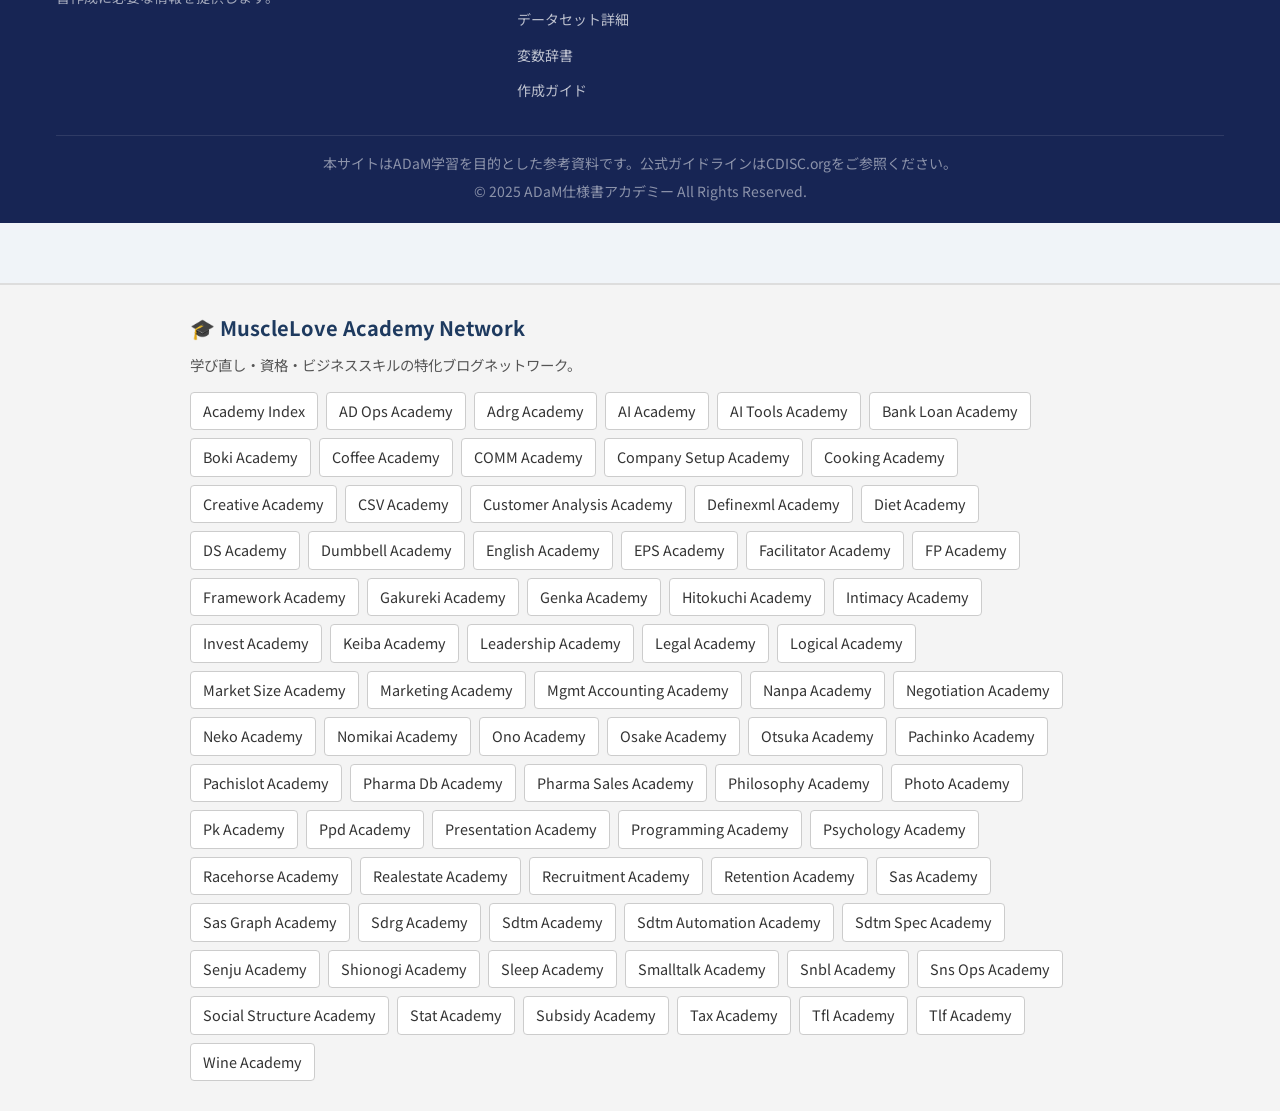
==== commit 19f5bcf8: "Add MuscleLove Academy cross-link footer for SEO interlinking" ====
--- a/index.html
+++ b/index.html
@@ -13,6 +13,14 @@
 
   <!-- CSS -->
   <link rel="stylesheet" href="css/style.css">
+<!-- Google tag (gtag.js) -->
+<script async src="https://www.googletagmanager.com/gtag/js?id=G-HJLCFVY5TF"></script>
+<script>
+  window.dataLayer = window.dataLayer || [];
+  function gtag(){dataLayer.push(arguments);}
+  gtag('js', new Date());
+  gtag('config', 'G-HJLCFVY5TF');
+</script>
 </head>
 <body>
 
@@ -220,5 +228,89 @@
   <!-- JS -->
   <script src="js/data.js"></script>
   <script src="js/main.js"></script>
+<footer class="academy-network" style="margin-top:60px;padding:30px 20px;background:#f4f4f4;border-top:2px solid #ddd;font-size:0.9rem;">
+  <div style="max-width:900px;margin:0 auto;">
+    <h3 style="margin-bottom:12px;">🎓 MuscleLove Academy Network</h3>
+    <p style="margin-bottom:14px;color:#555;">学び直し・資格・ビジネススキルの特化ブログネットワーク。</p>
+    <div style="display:flex;flex-wrap:wrap;gap:8px;">
+        <a href="https://musclelove-777.github.io/academy-index/" style="padding:6px 12px;background:#fff;border:1px solid #ccc;border-radius:4px;text-decoration:none;color:#333;">Academy Index</a>
+        <a href="https://musclelove-777.github.io/ad-ops-academy/" style="padding:6px 12px;background:#fff;border:1px solid #ccc;border-radius:4px;text-decoration:none;color:#333;">AD Ops Academy</a>
+        <a href="https://musclelove-777.github.io/adrg-academy/" style="padding:6px 12px;background:#fff;border:1px solid #ccc;border-radius:4px;text-decoration:none;color:#333;">Adrg Academy</a>
+        <a href="https://musclelove-777.github.io/ai-academy/" style="padding:6px 12px;background:#fff;border:1px solid #ccc;border-radius:4px;text-decoration:none;color:#333;">AI Academy</a>
+        <a href="https://musclelove-777.github.io/ai-tools-academy/" style="padding:6px 12px;background:#fff;border:1px solid #ccc;border-radius:4px;text-decoration:none;color:#333;">AI Tools Academy</a>
+        <a href="https://musclelove-777.github.io/bank-loan-academy/" style="padding:6px 12px;background:#fff;border:1px solid #ccc;border-radius:4px;text-decoration:none;color:#333;">Bank Loan Academy</a>
+        <a href="https://musclelove-777.github.io/boki-academy/" style="padding:6px 12px;background:#fff;border:1px solid #ccc;border-radius:4px;text-decoration:none;color:#333;">Boki Academy</a>
+        <a href="https://musclelove-777.github.io/coffee-academy/" style="padding:6px 12px;background:#fff;border:1px solid #ccc;border-radius:4px;text-decoration:none;color:#333;">Coffee Academy</a>
+        <a href="https://musclelove-777.github.io/comm-academy/" style="padding:6px 12px;background:#fff;border:1px solid #ccc;border-radius:4px;text-decoration:none;color:#333;">COMM Academy</a>
+        <a href="https://musclelove-777.github.io/company-setup-academy/" style="padding:6px 12px;background:#fff;border:1px solid #ccc;border-radius:4px;text-decoration:none;color:#333;">Company Setup Academy</a>
+        <a href="https://musclelove-777.github.io/cooking-academy/" style="padding:6px 12px;background:#fff;border:1px solid #ccc;border-radius:4px;text-decoration:none;color:#333;">Cooking Academy</a>
+        <a href="https://musclelove-777.github.io/creative-academy/" style="padding:6px 12px;background:#fff;border:1px solid #ccc;border-radius:4px;text-decoration:none;color:#333;">Creative Academy</a>
+        <a href="https://musclelove-777.github.io/csv-academy/" style="padding:6px 12px;background:#fff;border:1px solid #ccc;border-radius:4px;text-decoration:none;color:#333;">CSV Academy</a>
+        <a href="https://musclelove-777.github.io/customer-analysis-academy/" style="padding:6px 12px;background:#fff;border:1px solid #ccc;border-radius:4px;text-decoration:none;color:#333;">Customer Analysis Academy</a>
+        <a href="https://musclelove-777.github.io/definexml-academy/" style="padding:6px 12px;background:#fff;border:1px solid #ccc;border-radius:4px;text-decoration:none;color:#333;">Definexml Academy</a>
+        <a href="https://musclelove-777.github.io/diet-academy/" style="padding:6px 12px;background:#fff;border:1px solid #ccc;border-radius:4px;text-decoration:none;color:#333;">Diet Academy</a>
+        <a href="https://musclelove-777.github.io/ds-academy/" style="padding:6px 12px;background:#fff;border:1px solid #ccc;border-radius:4px;text-decoration:none;color:#333;">DS Academy</a>
+        <a href="https://musclelove-777.github.io/dumbbell-academy/" style="padding:6px 12px;background:#fff;border:1px solid #ccc;border-radius:4px;text-decoration:none;color:#333;">Dumbbell Academy</a>
+        <a href="https://musclelove-777.github.io/english-academy/" style="padding:6px 12px;background:#fff;border:1px solid #ccc;border-radius:4px;text-decoration:none;color:#333;">English Academy</a>
+        <a href="https://musclelove-777.github.io/eps-academy/" style="padding:6px 12px;background:#fff;border:1px solid #ccc;border-radius:4px;text-decoration:none;color:#333;">EPS Academy</a>
+        <a href="https://musclelove-777.github.io/facilitator-academy/" style="padding:6px 12px;background:#fff;border:1px solid #ccc;border-radius:4px;text-decoration:none;color:#333;">Facilitator Academy</a>
+        <a href="https://musclelove-777.github.io/fp-academy/" style="padding:6px 12px;background:#fff;border:1px solid #ccc;border-radius:4px;text-decoration:none;color:#333;">FP Academy</a>
+        <a href="https://musclelove-777.github.io/framework-academy/" style="padding:6px 12px;background:#fff;border:1px solid #ccc;border-radius:4px;text-decoration:none;color:#333;">Framework Academy</a>
+        <a href="https://musclelove-777.github.io/gakureki-academy/" style="padding:6px 12px;background:#fff;border:1px solid #ccc;border-radius:4px;text-decoration:none;color:#333;">Gakureki Academy</a>
+        <a href="https://musclelove-777.github.io/genka-academy/" style="padding:6px 12px;background:#fff;border:1px solid #ccc;border-radius:4px;text-decoration:none;color:#333;">Genka Academy</a>
+        <a href="https://musclelove-777.github.io/hitokuchi-academy/" style="padding:6px 12px;background:#fff;border:1px solid #ccc;border-radius:4px;text-decoration:none;color:#333;">Hitokuchi Academy</a>
+        <a href="https://musclelove-777.github.io/intimacy-academy/" style="padding:6px 12px;background:#fff;border:1px solid #ccc;border-radius:4px;text-decoration:none;color:#333;">Intimacy Academy</a>
+        <a href="https://musclelove-777.github.io/invest-academy/" style="padding:6px 12px;background:#fff;border:1px solid #ccc;border-radius:4px;text-decoration:none;color:#333;">Invest Academy</a>
+        <a href="https://musclelove-777.github.io/keiba-academy/" style="padding:6px 12px;background:#fff;border:1px solid #ccc;border-radius:4px;text-decoration:none;color:#333;">Keiba Academy</a>
+        <a href="https://musclelove-777.github.io/leadership-academy/" style="padding:6px 12px;background:#fff;border:1px solid #ccc;border-radius:4px;text-decoration:none;color:#333;">Leadership Academy</a>
+        <a href="https://musclelove-777.github.io/legal-academy/" style="padding:6px 12px;background:#fff;border:1px solid #ccc;border-radius:4px;text-decoration:none;color:#333;">Legal Academy</a>
+        <a href="https://musclelove-777.github.io/logical-academy/" style="padding:6px 12px;background:#fff;border:1px solid #ccc;border-radius:4px;text-decoration:none;color:#333;">Logical Academy</a>
+        <a href="https://musclelove-777.github.io/market-size-academy/" style="padding:6px 12px;background:#fff;border:1px solid #ccc;border-radius:4px;text-decoration:none;color:#333;">Market Size Academy</a>
+        <a href="https://musclelove-777.github.io/marketing-academy/" style="padding:6px 12px;background:#fff;border:1px solid #ccc;border-radius:4px;text-decoration:none;color:#333;">Marketing Academy</a>
+        <a href="https://musclelove-777.github.io/mgmt-accounting-academy/" style="padding:6px 12px;background:#fff;border:1px solid #ccc;border-radius:4px;text-decoration:none;color:#333;">Mgmt Accounting Academy</a>
+        <a href="https://musclelove-777.github.io/nanpa-academy/" style="padding:6px 12px;background:#fff;border:1px solid #ccc;border-radius:4px;text-decoration:none;color:#333;">Nanpa Academy</a>
+        <a href="https://musclelove-777.github.io/negotiation-academy/" style="padding:6px 12px;background:#fff;border:1px solid #ccc;border-radius:4px;text-decoration:none;color:#333;">Negotiation Academy</a>
+        <a href="https://musclelove-777.github.io/neko-academy/" style="padding:6px 12px;background:#fff;border:1px solid #ccc;border-radius:4px;text-decoration:none;color:#333;">Neko Academy</a>
+        <a href="https://musclelove-777.github.io/nomikai-academy/" style="padding:6px 12px;background:#fff;border:1px solid #ccc;border-radius:4px;text-decoration:none;color:#333;">Nomikai Academy</a>
+        <a href="https://musclelove-777.github.io/ono-academy/" style="padding:6px 12px;background:#fff;border:1px solid #ccc;border-radius:4px;text-decoration:none;color:#333;">Ono Academy</a>
+        <a href="https://musclelove-777.github.io/osake-academy/" style="padding:6px 12px;background:#fff;border:1px solid #ccc;border-radius:4px;text-decoration:none;color:#333;">Osake Academy</a>
+        <a href="https://musclelove-777.github.io/otsuka-academy/" style="padding:6px 12px;background:#fff;border:1px solid #ccc;border-radius:4px;text-decoration:none;color:#333;">Otsuka Academy</a>
+        <a href="https://musclelove-777.github.io/pachinko-academy/" style="padding:6px 12px;background:#fff;border:1px solid #ccc;border-radius:4px;text-decoration:none;color:#333;">Pachinko Academy</a>
+        <a href="https://musclelove-777.github.io/pachislot-academy/" style="padding:6px 12px;background:#fff;border:1px solid #ccc;border-radius:4px;text-decoration:none;color:#333;">Pachislot Academy</a>
+        <a href="https://musclelove-777.github.io/pharma-db-academy/" style="padding:6px 12px;background:#fff;border:1px solid #ccc;border-radius:4px;text-decoration:none;color:#333;">Pharma Db Academy</a>
+        <a href="https://musclelove-777.github.io/pharma-sales-academy/" style="padding:6px 12px;background:#fff;border:1px solid #ccc;border-radius:4px;text-decoration:none;color:#333;">Pharma Sales Academy</a>
+        <a href="https://musclelove-777.github.io/philosophy-academy/" style="padding:6px 12px;background:#fff;border:1px solid #ccc;border-radius:4px;text-decoration:none;color:#333;">Philosophy Academy</a>
+        <a href="https://musclelove-777.github.io/photo-academy/" style="padding:6px 12px;background:#fff;border:1px solid #ccc;border-radius:4px;text-decoration:none;color:#333;">Photo Academy</a>
+        <a href="https://musclelove-777.github.io/pk-academy/" style="padding:6px 12px;background:#fff;border:1px solid #ccc;border-radius:4px;text-decoration:none;color:#333;">Pk Academy</a>
+        <a href="https://musclelove-777.github.io/ppd-academy/" style="padding:6px 12px;background:#fff;border:1px solid #ccc;border-radius:4px;text-decoration:none;color:#333;">Ppd Academy</a>
+        <a href="https://musclelove-777.github.io/presentation-academy/" style="padding:6px 12px;background:#fff;border:1px solid #ccc;border-radius:4px;text-decoration:none;color:#333;">Presentation Academy</a>
+        <a href="https://musclelove-777.github.io/programming-academy/" style="padding:6px 12px;background:#fff;border:1px solid #ccc;border-radius:4px;text-decoration:none;color:#333;">Programming Academy</a>
+        <a href="https://musclelove-777.github.io/psychology-academy/" style="padding:6px 12px;background:#fff;border:1px solid #ccc;border-radius:4px;text-decoration:none;color:#333;">Psychology Academy</a>
+        <a href="https://musclelove-777.github.io/racehorse-academy/" style="padding:6px 12px;background:#fff;border:1px solid #ccc;border-radius:4px;text-decoration:none;color:#333;">Racehorse Academy</a>
+        <a href="https://musclelove-777.github.io/realestate-academy/" style="padding:6px 12px;background:#fff;border:1px solid #ccc;border-radius:4px;text-decoration:none;color:#333;">Realestate Academy</a>
+        <a href="https://musclelove-777.github.io/recruitment-academy/" style="padding:6px 12px;background:#fff;border:1px solid #ccc;border-radius:4px;text-decoration:none;color:#333;">Recruitment Academy</a>
+        <a href="https://musclelove-777.github.io/retention-academy/" style="padding:6px 12px;background:#fff;border:1px solid #ccc;border-radius:4px;text-decoration:none;color:#333;">Retention Academy</a>
+        <a href="https://musclelove-777.github.io/sas-academy/" style="padding:6px 12px;background:#fff;border:1px solid #ccc;border-radius:4px;text-decoration:none;color:#333;">Sas Academy</a>
+        <a href="https://musclelove-777.github.io/sas-graph-academy/" style="padding:6px 12px;background:#fff;border:1px solid #ccc;border-radius:4px;text-decoration:none;color:#333;">Sas Graph Academy</a>
+        <a href="https://musclelove-777.github.io/sdrg-academy/" style="padding:6px 12px;background:#fff;border:1px solid #ccc;border-radius:4px;text-decoration:none;color:#333;">Sdrg Academy</a>
+        <a href="https://musclelove-777.github.io/sdtm-academy/" style="padding:6px 12px;background:#fff;border:1px solid #ccc;border-radius:4px;text-decoration:none;color:#333;">Sdtm Academy</a>
+        <a href="https://musclelove-777.github.io/sdtm-automation-academy/" style="padding:6px 12px;background:#fff;border:1px solid #ccc;border-radius:4px;text-decoration:none;color:#333;">Sdtm Automation Academy</a>
+        <a href="https://musclelove-777.github.io/sdtm-spec-academy/" style="padding:6px 12px;background:#fff;border:1px solid #ccc;border-radius:4px;text-decoration:none;color:#333;">Sdtm Spec Academy</a>
+        <a href="https://musclelove-777.github.io/senju-academy/" style="padding:6px 12px;background:#fff;border:1px solid #ccc;border-radius:4px;text-decoration:none;color:#333;">Senju Academy</a>
+        <a href="https://musclelove-777.github.io/shionogi-academy/" style="padding:6px 12px;background:#fff;border:1px solid #ccc;border-radius:4px;text-decoration:none;color:#333;">Shionogi Academy</a>
+        <a href="https://musclelove-777.github.io/sleep-academy/" style="padding:6px 12px;background:#fff;border:1px solid #ccc;border-radius:4px;text-decoration:none;color:#333;">Sleep Academy</a>
+        <a href="https://musclelove-777.github.io/smalltalk-academy/" style="padding:6px 12px;background:#fff;border:1px solid #ccc;border-radius:4px;text-decoration:none;color:#333;">Smalltalk Academy</a>
+        <a href="https://musclelove-777.github.io/snbl-academy/" style="padding:6px 12px;background:#fff;border:1px solid #ccc;border-radius:4px;text-decoration:none;color:#333;">Snbl Academy</a>
+        <a href="https://musclelove-777.github.io/sns-ops-academy/" style="padding:6px 12px;background:#fff;border:1px solid #ccc;border-radius:4px;text-decoration:none;color:#333;">Sns Ops Academy</a>
+        <a href="https://musclelove-777.github.io/social-structure-academy/" style="padding:6px 12px;background:#fff;border:1px solid #ccc;border-radius:4px;text-decoration:none;color:#333;">Social Structure Academy</a>
+        <a href="https://musclelove-777.github.io/stat-academy/" style="padding:6px 12px;background:#fff;border:1px solid #ccc;border-radius:4px;text-decoration:none;color:#333;">Stat Academy</a>
+        <a href="https://musclelove-777.github.io/subsidy-academy/" style="padding:6px 12px;background:#fff;border:1px solid #ccc;border-radius:4px;text-decoration:none;color:#333;">Subsidy Academy</a>
+        <a href="https://musclelove-777.github.io/tax-academy/" style="padding:6px 12px;background:#fff;border:1px solid #ccc;border-radius:4px;text-decoration:none;color:#333;">Tax Academy</a>
+        <a href="https://musclelove-777.github.io/tfl-academy/" style="padding:6px 12px;background:#fff;border:1px solid #ccc;border-radius:4px;text-decoration:none;color:#333;">Tfl Academy</a>
+        <a href="https://musclelove-777.github.io/tlf-academy/" style="padding:6px 12px;background:#fff;border:1px solid #ccc;border-radius:4px;text-decoration:none;color:#333;">Tlf Academy</a>
+        <a href="https://musclelove-777.github.io/wine-academy/" style="padding:6px 12px;background:#fff;border:1px solid #ccc;border-radius:4px;text-decoration:none;color:#333;">Wine Academy</a>
+    </div>
+  </div>
+</footer>
 </body>
 </html>
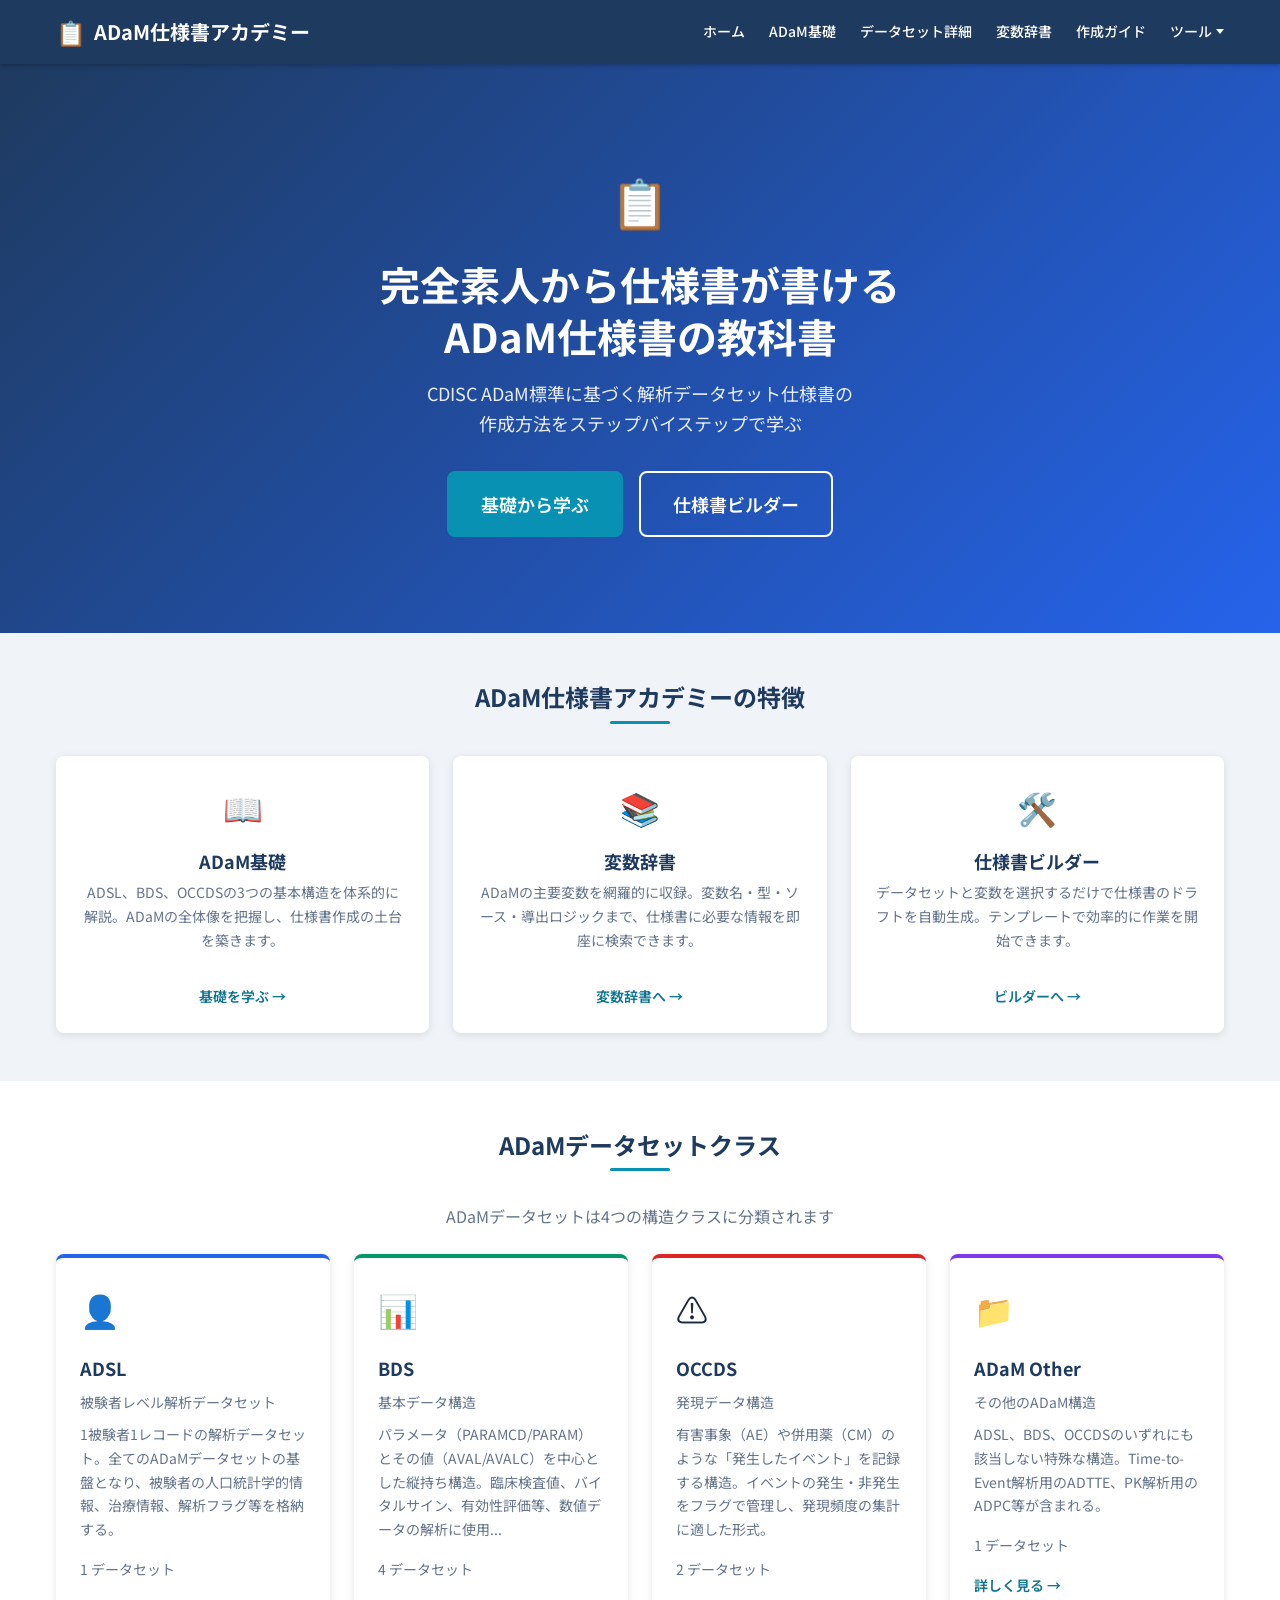
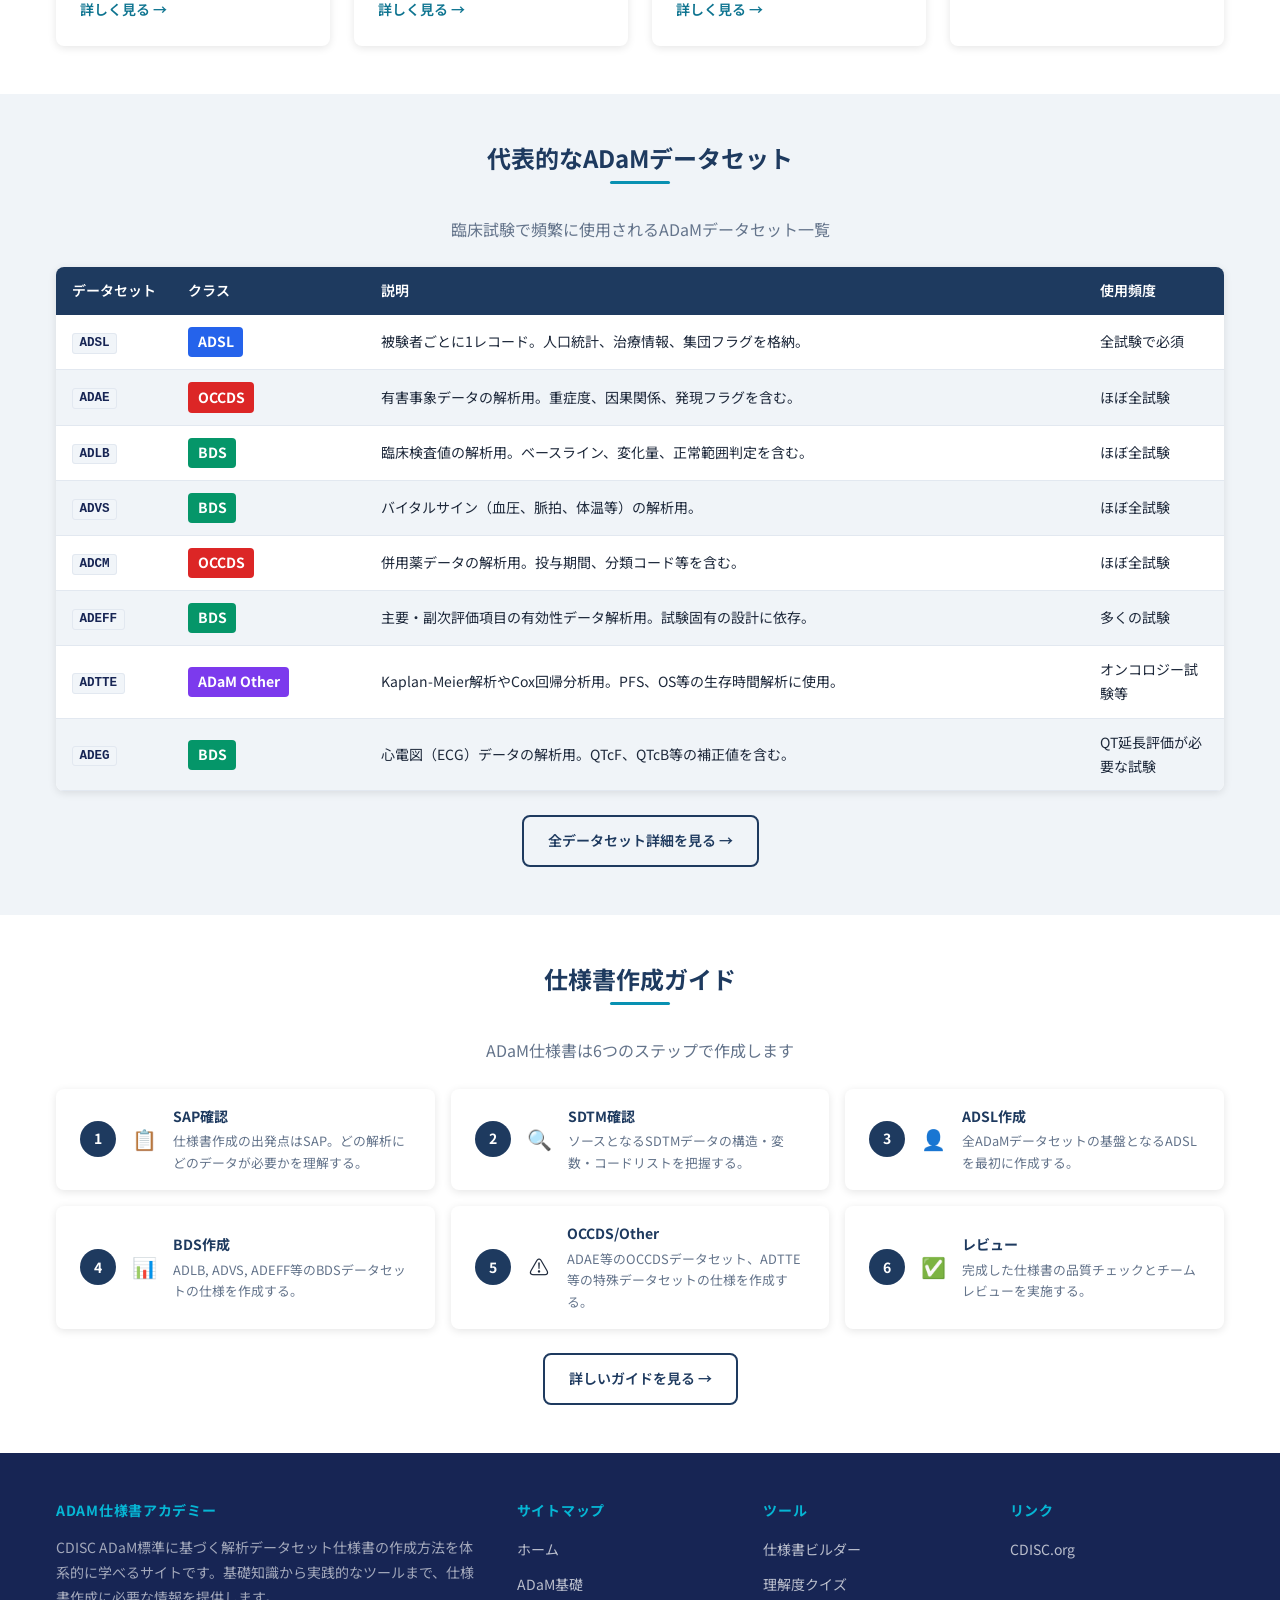
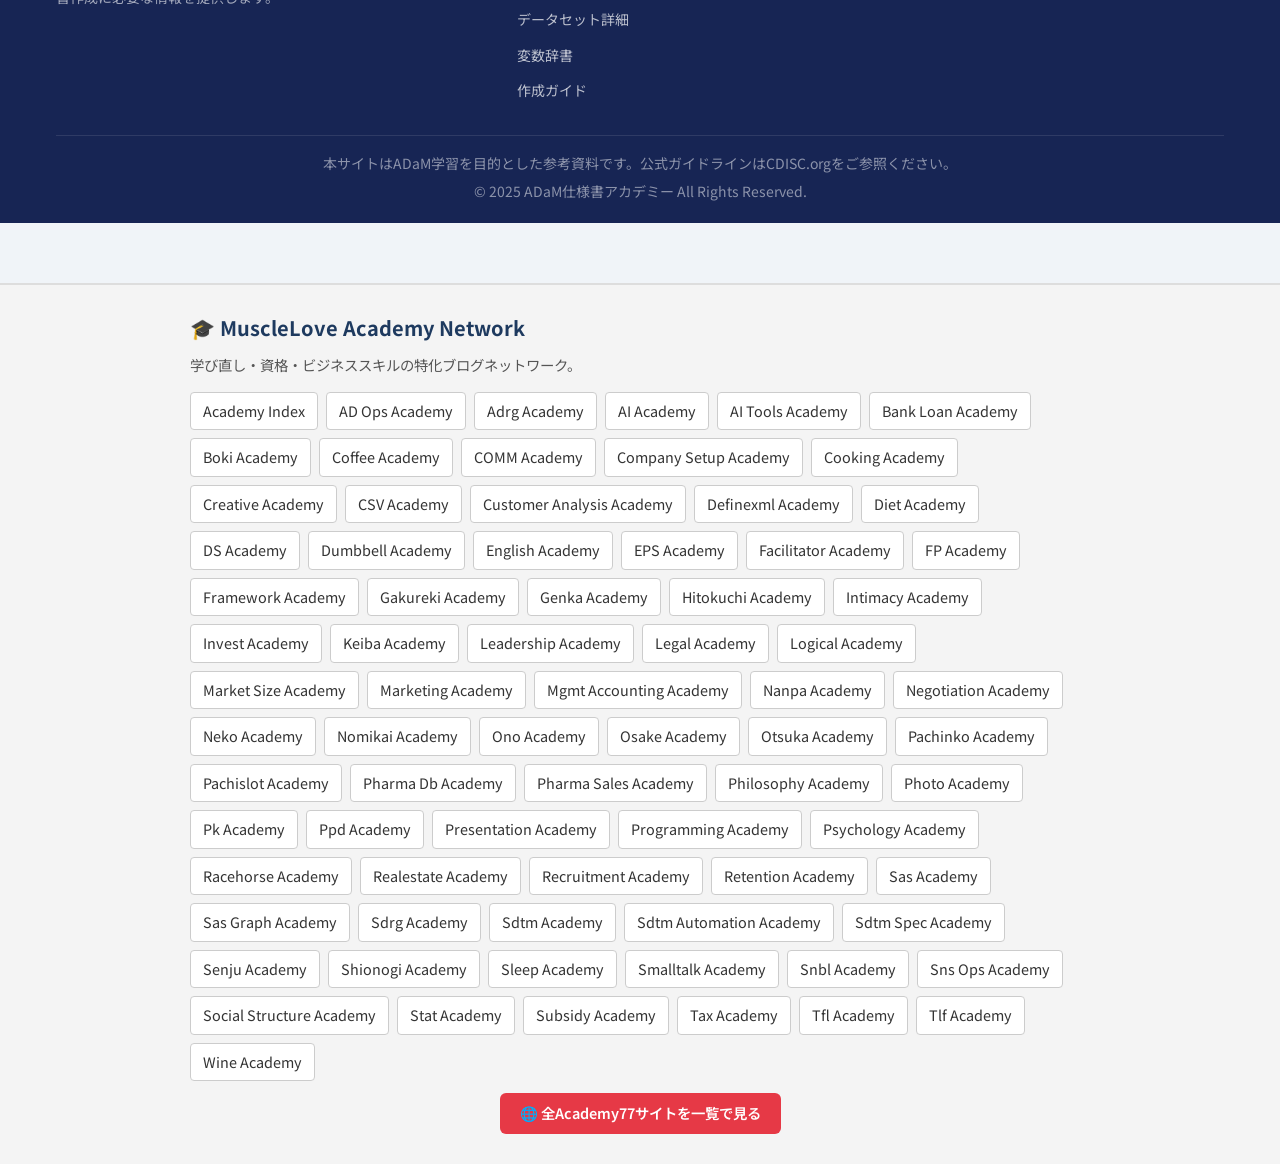
==== commit f79f7310: "Add network portal button to footer" ====
--- a/index.html
+++ b/index.html
@@ -311,6 +311,11 @@
         <a href="https://musclelove-777.github.io/wine-academy/" style="padding:6px 12px;background:#fff;border:1px solid #ccc;border-radius:4px;text-decoration:none;color:#333;">Wine Academy</a>
     </div>
   </div>
-</footer>
+
+    <!-- __PORTAL_BUTTON__ -->
+    <div style="margin-top:12px;text-align:center;">
+      <a href="https://musclelove-777.github.io/network/academy/" style="display:inline-block;padding:8px 20px;background:#e63946;color:#fff;border-radius:6px;font-weight:600;text-decoration:none;">🌐 全Academy77サイトを一覧で見る</a>
+    </div>
+  </footer>
 </body>
 </html>
